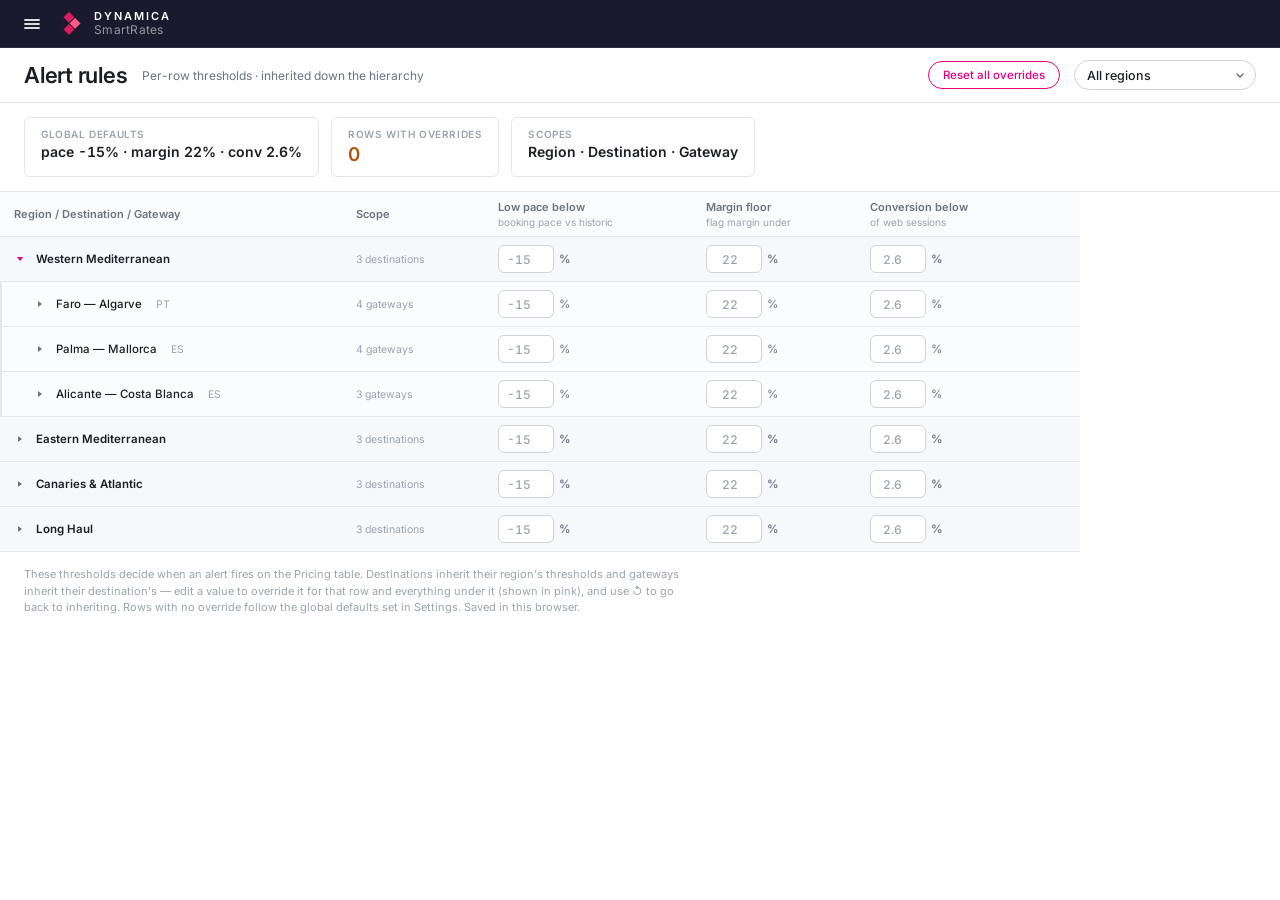
==== alerts.html @ 5d75243c "Dynamica SmartRates — package-holiday margin demo Static, dependency-free UI demo of margin manageme" ====
<!DOCTYPE html>
<html lang="en">
<head>
  <meta charset="UTF-8" />
  <meta name="viewport" content="width=device-width, initial-scale=1.0" />
  <title>Alert rules — Dynamica SmartRates</title>
  <link rel="stylesheet" href="styles.css" />
  <style>
    /* Autopilot — scoped to .ap- */
    [hidden] { display: none !important; }

    .ap-page {
      flex: 1;
      display: flex;
      flex-direction: column;
      overflow: hidden;
      background: var(--body-bg);
    }
    .ap-header-row {
      flex-shrink: 0;
      padding: 12px 24px;
      display: flex;
      align-items: center;
      gap: 14px;
      flex-wrap: wrap;
      background: var(--surface);
      border-bottom: 1px solid var(--border);
    }
    .ap-heading {
      font-family: 'Inter', sans-serif;
      font-size: 22px;
      font-weight: 600;
      color: var(--text-primary);
      letter-spacing: -0.01em;
      margin: 0;
    }
    .ap-master {
      display: inline-flex;
      align-items: center;
      gap: 8px;
      font-family: 'Inter', sans-serif;
      font-size: 12px;
      font-weight: 600;
      color: var(--text-secondary);
    }
    .ap-master .state-label { min-width: 24px; }
    .ap-master .state-label.on { color: #047857; }
    .ap-subtle { font-family:'Inter',sans-serif; font-size:12px; color:var(--text-secondary); }
    .ap-spacer { flex: 1; }
    .ap-reset-btn {
      font-family: 'Inter', sans-serif;
      font-size: 11.5px;
      font-weight: 500;
      color: var(--accent-text);
      background: none;
      border: 1px solid var(--accent);
      border-radius: 999px;
      padding: 6px 14px;
      cursor: pointer;
      transition: background .12s;
    }
    .ap-reset-btn:hover { background: rgba(232,0,125,0.08); }
    .ap-park-filter {
      font-family: 'Inter', sans-serif;
      font-size: 12.5px;
      font-weight: 500;
      color: var(--text-primary);
      background: var(--surface);
      border: 1px solid var(--border-mid);
      border-radius: 20px;
      height: 30px;
      padding: 0 28px 0 12px;
      appearance: none;
      -webkit-appearance: none;
      cursor: pointer;
      background-image: url("data:image/svg+xml;utf8,<svg xmlns='http://www.w3.org/2000/svg' width='10' height='10' viewBox='0 0 10 10'><path d='M2 4l3 3 3-3' stroke='%236b7280' stroke-width='1.5' fill='none' stroke-linecap='round' stroke-linejoin='round'/></svg>");
      background-repeat: no-repeat;
      background-position: right 10px center;
    }
    .ap-park-filter:hover { border-color: var(--accent); }

    /* KPI strip */
    .ap-kpis {
      flex-shrink: 0;
      display: flex;
      gap: 12px;
      flex-wrap: wrap;
      padding: 14px 24px;
      background: var(--surface);
      border-bottom: 1px solid var(--border);
    }
    .ap-kpi {
      border: 1px solid var(--border);
      border-radius: var(--radius);
      padding: 10px 16px;
      min-width: 150px;
      font-family: 'Inter', sans-serif;
    }
    .ap-kpi .label {
      font-size: 10px;
      font-weight: 600;
      text-transform: uppercase;
      letter-spacing: 0.06em;
      color: var(--text-muted);
    }
    .ap-kpi .value {
      font-size: 19px;
      font-weight: 600;
      color: var(--text-primary);
      font-variant-numeric: tabular-nums;
      margin-top: 3px;
    }
    .ap-kpi .value .unit { font-size: 12px; font-weight: 500; color: var(--text-secondary); margin-left: 4px; }
    .ap-kpi.k-auto   .value { color: #047857; }
    .ap-kpi.k-review .value { color: #b45309; }

    /* Table */
    .ap-table-wrap {
      flex: 1;
      overflow: auto;
      background: var(--surface);
    }
    table.ap-table {
      border-collapse: separate;
      border-spacing: 0;
      width: 100%;
      min-width: 720px;
      max-width: 1080px;
      font-family: 'Inter', sans-serif;
      font-size: 11.5px;
      background: var(--surface);
    }
    table.ap-table thead th {
      position: sticky;
      top: 0;
      z-index: 5;
      padding: 8px 14px;
      font-weight: 600;
      font-size: 11px;
      color: var(--text-secondary);
      background: #fafbfc;
      border-bottom: 1px solid var(--border);
      text-align: left;
      white-space: nowrap;
    }
    table.ap-table thead th .sub {
      display: block;
      font-weight: 400;
      color: var(--text-muted);
      font-size: 10px;
      margin-top: 2px;
    }
    table.ap-table tbody td {
      padding: 8px 14px;
      border-bottom: 1px solid var(--border);
      color: var(--text-primary);
      vertical-align: middle;
      white-space: nowrap;
      background: var(--surface);
    }
    table.ap-table tbody tr:hover td { background-color: var(--row-hover); }
    table.ap-table tbody tr.row-region td { background: #f6f8fc; font-weight: 600; }
    table.ap-table tbody tr.row-region:hover td { background: #eef2f8; }
    table.ap-table tbody tr.row-dest td { background: #fbfcfe; }
    table.ap-table tbody tr.row-dest:hover td { background: #f3f5f9; }
    table.ap-table tbody tr.row-region td.col-name { padding-left: 12px; }
    table.ap-table tbody tr.row-dest   td.col-name { padding-left: 32px; box-shadow: inset 2px 0 0 var(--border); }
    table.ap-table tbody tr.row-gw     td.col-name { padding-left: 54px; box-shadow: inset 2px 0 0 var(--border); }
    .lvl-region-name { font-weight: 600; color: var(--text-primary); }
    .lvl-dest-name   { font-weight: 500; color: var(--text-primary); }
    .lvl-gw-name     { font-weight: 400; color: var(--text-primary); }
    table.ap-table tbody tr.row-park td { background: #f6f8fc; font-weight: 600; }
    table.ap-table tbody tr.row-park:hover td { background: #eef2f8; }
    table.ap-table tbody tr.row-park td.col-name { padding-left: 12px; }
    table.ap-table tbody tr.row-week td.col-name { padding-left: 32px; box-shadow: inset 2px 0 0 var(--border); }

    .accordion-name {
      display: inline-flex;
      align-items: center;
      gap: 8px;
      cursor: pointer;
      user-select: none;
    }
    .accordion-chev {
      display: inline-flex;
      align-items: center;
      justify-content: center;
      width: 16px;
      height: 16px;
      border-radius: 4px;
      color: var(--text-secondary);
      transition: transform .15s ease, background .12s, color .12s;
    }
    .accordion-name:hover .accordion-chev { background: rgba(232,0,125,0.08); color: var(--accent-text); }
    .accordion-name.expanded .accordion-chev { transform: rotate(90deg); color: var(--accent-text); }
    .lvl-park-name { font-weight: 600; color: var(--text-primary); }
    .lvl-week-name { font-weight: 500; color: var(--text-primary); }
    .park-country {
      font-weight: 400;
      font-size: 10.5px;
      color: var(--text-muted);
      margin-left: 6px;
      letter-spacing: 0.02em;
    }
    .row-meta {
      color: var(--text-muted);
      font-weight: 400;
      font-size: 10.5px;
    }

    /* Per-row rule controls */
    .ap-rule-cell {
      display: inline-flex;
      align-items: center;
      gap: 5px;
      font-variant-numeric: tabular-nums;
    }
    .ap-rule-cell .pm, .ap-rule-cell .unit {
      font-size: 11.5px;
      color: var(--text-secondary);
    }
    input.ap-thresh {
      width: 56px;
      height: 28px;
      padding: 0 8px;
      border: 1px solid var(--border-mid);
      border-radius: var(--radius);
      font-family: 'Inter', sans-serif;
      font-size: 12px;
      font-weight: 500;
      color: var(--text-primary);
      text-align: right;
      font-variant-numeric: tabular-nums;
      background: var(--surface);
      transition: border-color .12s;
    }
    input.ap-thresh:hover { border-color: var(--accent); }
    input.ap-thresh:focus { outline: 1.5px solid var(--accent); outline-offset: -1px; border-color: var(--accent); }
    /* Inherited values read muted; explicit overrides read accented */
    input.ap-thresh.inherited { color: var(--text-muted); }
    input.ap-thresh.custom { border-color: var(--accent); color: var(--accent-text); font-weight: 600; }
    .ap-inherit-reset {
      display: inline-flex;
      align-items: center;
      justify-content: center;
      width: 20px;
      height: 20px;
      border: none;
      background: transparent;
      border-radius: 50%;
      color: var(--text-muted);
      cursor: pointer;
      padding: 0;
      font-size: 12px;
      line-height: 1;
      transition: color .12s, background .12s;
    }
    .ap-inherit-reset:hover { color: var(--accent-text); background: rgba(232,0,125,0.08); }
    .ap-inherit-reset[hidden] { display: none; }

    .ap-note {
      padding: 14px 24px 24px;
      font-family: 'Inter', sans-serif;
      font-size: 11px;
      color: var(--text-muted);
      line-height: 1.5;
      max-width: 720px;
    }
  </style>
</head>
<body>
<div class="app">

  <!-- ── Top Nav ── -->
  <nav class="topnav">
    <button class="burger-btn" type="button" aria-label="Open menu" aria-expanded="false" aria-controls="appDrawer">
      <svg width="20" height="20" viewBox="0 0 20 20" fill="none" stroke="currentColor" stroke-width="1.8" stroke-linecap="round" aria-hidden="true">
        <line x1="3" y1="6"  x2="17" y2="6"/>
        <line x1="3" y1="10" x2="17" y2="10"/>
        <line x1="3" y1="14" x2="17" y2="14"/>
      </svg>
    </button>
    <a href="index.html" style="display:flex;align-items:center;gap:8px;margin-right:32px;text-decoration:none;flex-shrink:0;">
      <img src="engine_logo (2).png" style="height:28px;width:auto;display:block;" alt="Dynamica SmartRates">
      <div style="display:flex;flex-direction:column;line-height:1;gap:2px;">
        <span style="font-family:'Inter',sans-serif;font-size:11px;font-weight:600;letter-spacing:0.18em;color:#ffffff;text-transform:uppercase;">DYNAMICA</span>
        <span style="font-family:'Inter',sans-serif;font-size:12px;font-weight:400;letter-spacing:0.02em;color:rgba(255,255,255,0.55);">SmartRates</span>
      </div>
    </a>
  </nav>

  <main class="ap-page">

    <div class="ap-header-row">
      <h1 class="ap-heading">Alert rules</h1>
      <span class="ap-subtle">Per-row thresholds · inherited down the hierarchy</span>
      <div class="ap-spacer"></div>
      <button class="ap-reset-btn" type="button" id="apRulesReset">Reset all overrides</button>
      <select class="ap-park-filter" id="apParkFilter" aria-label="Filter by region">
        <option value="">All regions</option>
      </select>
    </div>

    <div class="ap-kpis" id="apKpis"></div>

    <div class="ap-table-wrap">
      <table class="ap-table">
        <thead>
          <tr>
            <th>Region / Destination / Gateway</th>
            <th>Scope</th>
            <th>Low pace below<span class="sub">booking pace vs historic</span></th>
            <th>Margin floor<span class="sub">flag margin under</span></th>
            <th>Conversion below<span class="sub">of web sessions</span></th>
            <th></th>
          </tr>
        </thead>
        <tbody id="apBody"></tbody>
      </table>
      <div class="ap-note">
        These thresholds decide when an alert fires on the Pricing table. Destinations inherit their
        region's thresholds and gateways inherit their destination's — edit a value to override it for
        that row and everything under it (shown in pink), and use ↺ to go back to inheriting. Rows with
        no override follow the global defaults set in Settings. Saved in this browser.
      </div>
    </div>

  </main>
</div>

<!-- ── Slide-out drawer ── -->
<div class="drawer-backdrop"></div>
<aside class="drawer" id="appDrawer" aria-label="Main menu">
  <div class="drawer-header">
    <img src="engine_logo (2).png" alt="Dynamica">
    <div class="drawer-brand">
      <span class="wordmark">DYNAMICA</span>
      <span class="sub">SmartRates</span>
    </div>
    <button class="drawer-close" type="button" aria-label="Close menu">
      <svg width="18" height="18" viewBox="0 0 18 18" fill="none" stroke="currentColor" stroke-width="1.8" stroke-linecap="round" aria-hidden="true">
        <line x1="4"  y1="4"  x2="14" y2="14"/>
        <line x1="14" y1="4"  x2="4"  y2="14"/>
      </svg>
    </button>
  </div>
  <nav>
    <ul class="drawer-menu">
      <li>
        <a href="index.html" class="drawer-item">
          <span class="drawer-icon">
            <svg width="18" height="18" viewBox="0 0 18 18" fill="none" stroke="currentColor" stroke-width="1.6" stroke-linecap="round" stroke-linejoin="round" aria-hidden="true">
              <rect x="2.5"  y="9"  width="3" height="6"  rx="0.8"/>
              <rect x="7.5"  y="5"  width="3" height="10" rx="0.8"/>
              <rect x="12.5" y="2"  width="3" height="13" rx="0.8"/>
            </svg>
          </span>
          Pricing
        </a>
      </li>
      <li>
        <a href="autopilot.html" class="drawer-item">
          <span class="drawer-icon">
            <svg width="18" height="18" viewBox="0 0 18 18" fill="none" stroke="currentColor" stroke-width="1.6" stroke-linecap="round" stroke-linejoin="round" aria-hidden="true">
              <path d="M9 1.8 L10.6 6.2 L15.4 6.2 L11.5 9.1 L13 13.8 L9 11 L5 13.8 L6.5 9.1 L2.6 6.2 L7.4 6.2 Z"/>
            </svg>
          </span>
          Autopilot
        </a>
      </li>
      <li>
        <a href="alerts.html" class="drawer-item active">
          <span class="drawer-icon">
            <svg width="18" height="18" viewBox="0 0 18 18" fill="none" stroke="currentColor" stroke-width="1.6" stroke-linecap="round" stroke-linejoin="round" aria-hidden="true">
              <path d="M9 2.2a4.2 4.2 0 0 0-4.2 4.2c0 3.2-1.3 4.3-1.3 4.3h11a5.6 5.6 0 0 1-1.3-4.3A4.2 4.2 0 0 0 9 2.2z"/>
              <path d="M7.6 13.4a1.6 1.6 0 0 0 2.8 0"/>
            </svg>
          </span>
          Alert rules
        </a>
      </li>
      <li>
        <a href="settings.html" class="drawer-item">
          <span class="drawer-icon">
            <svg width="18" height="18" viewBox="0 0 18 18" fill="none" stroke="currentColor" stroke-width="1.5" stroke-linecap="round" stroke-linejoin="round" aria-hidden="true">
              <circle cx="9" cy="9" r="2.2"/>
              <path d="M9 1.6v1.7M9 14.7v1.7M16.4 9h-1.7M3.3 9H1.6M14.2 3.8l-1.2 1.2M5 13l-1.2 1.2M14.2 14.2L13 13M5 5L3.8 3.8"/>
            </svg>
          </span>
          Settings
        </a>
      </li>
      <li>
        <button class="drawer-item drawer-logout" type="button">
          <span class="drawer-icon">
            <svg width="18" height="18" viewBox="0 0 18 18" fill="none" stroke="currentColor" stroke-width="1.6" stroke-linecap="round" stroke-linejoin="round" aria-hidden="true">
              <path d="M11 13v1.2A1.3 1.3 0 0 1 9.7 15.5h-5.2A1.3 1.3 0 0 1 3.2 14.2V3.8A1.3 1.3 0 0 1 4.5 2.5h5.2A1.3 1.3 0 0 1 11 3.8V5"/>
              <path d="M7.5 9h8.4"/>
              <path d="M13.4 6.5L15.9 9 13.4 11.5"/>
            </svg>
          </span>
          Log out
        </button>
      </li>
    </ul>
  </nav>
</aside>
<div class="logout-overlay" aria-hidden="true">
  <div class="logout-spinner"></div>
</div>

<div class="app-toast" id="appToast" role="status" aria-live="polite"></div>

<script src="app.js"></script>
<script>
(function () {
  const GWL = { lgw:'London Gatwick', man:'Manchester', bhx:'Birmingham', gla:'Glasgow',
                brs:'Bristol', stn:'London Stansted', ncl:'Newcastle', edi:'Edinburgh' };
  const REGIONS = [
    { id:'wmed', name:'Western Mediterranean', dests:[
      { id:'faro', name:'Faro — Algarve', country:'PT', gateways:['lgw','man','bhx','brs'] },
      { id:'palma', name:'Palma — Mallorca', country:'ES', gateways:['lgw','man','bhx','ncl'] },
      { id:'alicante', name:'Alicante — Costa Blanca', country:'ES', gateways:['lgw','man','stn'] } ] },
    { id:'emed', name:'Eastern Mediterranean', dests:[
      { id:'heraklion', name:'Heraklion — Crete', country:'GR', gateways:['lgw','man','bhx','gla'] },
      { id:'antalya', name:'Antalya — Turkey', country:'TR', gateways:['lgw','man','bhx','edi'] },
      { id:'paphos', name:'Paphos — Cyprus', country:'CY', gateways:['lgw','man','brs'] } ] },
    { id:'atlantic', name:'Canaries & Atlantic', dests:[
      { id:'tenerife', name:'Tenerife South', country:'ES', gateways:['lgw','man','bhx','gla'] },
      { id:'lanzarote', name:'Lanzarote — Arrecife', country:'ES', gateways:['lgw','man','stn'] },
      { id:'funchal', name:'Funchal — Madeira', country:'PT', gateways:['lgw','man','brs'] } ] },
    { id:'longhaul', name:'Long Haul', dests:[
      { id:'cancun', name:'Cancún — Mexico', country:'MX', gateways:['lgw','man'] },
      { id:'puntacana', name:'Punta Cana — Dominican Rep.', country:'DO', gateways:['lgw','man'] },
      { id:'dubai', name:'Dubai — UAE', country:'AE', gateways:['lgw','man','bhx'] } ] },
  ];

  // Global defaults come from Settings; per-row overrides live here.
  const GLOBAL_KEY = 'dynamica.smartrates.alerts';
  const RULES_KEY  = 'dynamica.smartrates.alertRules';
  const FALLBACK = { lowPace: -15, marginFloor: 22, conversion: 2.6 };
  function globalDefaults(){
    const out = Object.assign({}, FALLBACK);
    try{
      const raw = localStorage.getItem(GLOBAL_KEY); if(!raw) return out;
      const p = JSON.parse(raw);
      ['lowPace','marginFloor','conversion'].forEach(k=>{
        if(p[k] && typeof p[k].threshold === 'number') out[k] = p[k].threshold;
      });
      return out;
    }catch(e){ return out; }
  }
  const DEFAULTS = globalDefaults();
  function loadOverrides(){
    try{ return JSON.parse(localStorage.getItem(RULES_KEY) || '{}'); }catch(e){ return {}; }
  }
  let overrides = loadOverrides();
  function save(){ localStorage.setItem(RULES_KEY, JSON.stringify(overrides)); }
  function ovr(scope){ return overrides[scope] || {}; }

  const FIELDS = [
    { key:'lowPace',     min:-60, max:0,   step:1,   unit:'%' },
    { key:'marginFloor', min:0,   max:60,  step:0.5, unit:'%' },
    { key:'conversion',  min:0,   max:15,  step:0.1, unit:'%' },
  ];

  function effective(regionId, destId, gwId){
    const r=ovr(regionId);
    const d=destId?ovr(regionId+'|'+destId):{};
    const g=(destId&&gwId)?ovr(regionId+'|'+destId+'|'+gwId):{};
    const out={};
    FIELDS.forEach(f=>{
      const v = g[f.key]!=null?g[f.key] : (d[f.key]!=null?d[f.key] : (r[f.key]!=null?r[f.key] : DEFAULTS[f.key]));
      const own = gwId ? g[f.key]!=null : (destId ? d[f.key]!=null : r[f.key]!=null);
      out[f.key]={ value:v, own };
    });
    return out;
  }

  function threshCell(scope, f, st){
    return '<span class="ap-rule-cell">'+
      '<input type="number" class="ap-thresh '+(st.own?'custom':'inherited')+'" data-scope="'+scope+
      '" data-rule="'+f.key+'" min="'+f.min+'" max="'+f.max+'" step="'+f.step+'" value="'+st.value+'">'+
      '<span class="unit">'+f.unit+'</span></span>';
  }
  function resetCell(scope){
    const has=Object.keys(ovr(scope)).length>0;
    return '<button class="ap-inherit-reset" data-scope="'+scope+'" title="Reset to inherited thresholds"'+
      (has?'':' hidden')+' aria-label="Reset row thresholds">↺</button>';
  }

  const expanded={regions:new Set(['wmed']), dests:new Set()};
  let regionFilter='';
  const chev='<svg width="10" height="10" viewBox="0 0 10 10" fill="currentColor" aria-hidden="true"><polygon points="3,2 7,5 3,8"/></svg>';
  const esc=s=>String(s).replace(/[&<>"']/g,m=>({'&':'&amp;','<':'&lt;','>':'&gt;','"':'&quot;',"'":'&#39;'}[m]));

  function rowCells(scope, eff){
    return FIELDS.map(f=>'<td>'+threshCell(scope,f,eff[f.key])+'</td>').join('');
  }

  function render(){
    const out=[]; let overrideCount=0;
    Object.keys(overrides).forEach(k=>{ if(Object.keys(overrides[k]).length) overrideCount++; });
    const regions=REGIONS.filter(r=>!regionFilter||r.id===regionFilter);

    regions.forEach(region=>{
      const rOpen=expanded.regions.has(region.id);
      out.push(
        '<tr class="row-region" data-region="'+region.id+'">'+
          '<td class="col-name"><span class="accordion-name '+(rOpen?'expanded':'')+'" role="button" tabindex="0" data-toggle="region" aria-expanded="'+rOpen+'">'+
            '<span class="accordion-chev">'+chev+'</span><span class="lvl-region-name">'+esc(region.name)+'</span></span></td>'+
          '<td><span class="row-meta">'+region.dests.length+' destinations</span></td>'+
          rowCells(region.id, effective(region.id,null,null))+
          '<td>'+resetCell(region.id)+'</td>'+
        '</tr>');
      if(!rOpen) return;

      region.dests.forEach(dest=>{
        const dScope=region.id+'|'+dest.id;
        const dOpen=expanded.dests.has(dScope);
        out.push(
          '<tr class="row-dest" data-region="'+region.id+'" data-dest="'+dest.id+'">'+
            '<td class="col-name"><span class="accordion-name lvl-2 '+(dOpen?'expanded':'')+'" role="button" tabindex="0" data-toggle="dest" aria-expanded="'+dOpen+'">'+
              '<span class="accordion-chev">'+chev+'</span><span class="lvl-dest-name">'+esc(dest.name)+'</span>'+
              '<span class="park-country">'+dest.country+'</span></span></td>'+
            '<td><span class="row-meta">'+dest.gateways.length+' gateways</span></td>'+
            rowCells(dScope, effective(region.id,dest.id,null))+
            '<td>'+resetCell(dScope)+'</td>'+
          '</tr>');
        if(!dOpen) return;
        dest.gateways.forEach(g=>{
          const gScope=dScope+'|'+g;
          out.push(
            '<tr class="row-gw">'+
              '<td class="col-name"><span class="leaf-bullet" aria-hidden="true">•</span><span class="lvl-gw-name">'+esc(GWL[g])+'</span></td>'+
              '<td><span class="row-meta">gateway</span></td>'+
              rowCells(gScope, effective(region.id,dest.id,g))+
              '<td>'+resetCell(gScope)+'</td>'+
            '</tr>');
        });
      });
    });

    document.getElementById('apBody').innerHTML = out.length ? out.join('')
      : '<tr><td colspan="6" style="text-align:center;font-style:italic;color:var(--text-muted);padding:32px;">No matching regions.</td></tr>';

    document.getElementById('apKpis').innerHTML =
      '<div class="ap-kpi"><div class="label">Global defaults</div><div class="value" style="font-size:14px;">'+
        'pace ' + DEFAULTS.lowPace + '% · margin ' + DEFAULTS.marginFloor + '% · conv ' + DEFAULTS.conversion + '%</div></div>'+
      '<div class="ap-kpi k-review"><div class="label">Rows with overrides</div><div class="value">'+overrideCount+'</div></div>'+
      '<div class="ap-kpi"><div class="label">Scopes</div><div class="value" style="font-size:14px;">Region · Destination · Gateway</div></div>';
  }

  const bodyEl=document.getElementById('apBody');
  bodyEl.addEventListener('click', e=>{
    const reset=e.target.closest('.ap-inherit-reset');
    if(reset){ delete overrides[reset.dataset.scope]; save(); render(); return; }
    const rt=e.target.closest('[data-toggle="region"]');
    if(rt){ const k=rt.closest('tr').dataset.region;
      if(expanded.regions.has(k)) expanded.regions.delete(k); else expanded.regions.add(k);
      render(); return; }
    const dt=e.target.closest('[data-toggle="dest"]');
    if(dt){ const tr=dt.closest('tr'); const k=tr.dataset.region+'|'+tr.dataset.dest;
      if(expanded.dests.has(k)) expanded.dests.delete(k); else expanded.dests.add(k);
      render(); }
  });
  bodyEl.addEventListener('keydown', e=>{
    if(e.key==='Enter'&&e.target.classList.contains('ap-thresh')){ e.target.blur(); return; }
    if(e.key!=='Enter'&&e.key!==' ') return;
    const t=e.target.closest('[data-toggle]'); if(!t) return;
    e.preventDefault(); t.click();
  });
  bodyEl.addEventListener('change', e=>{
    const el=e.target; const scope=el.dataset.scope; const rule=el.dataset.rule;
    if(!scope||!rule) return;
    const f=FIELDS.find(x=>x.key===rule); if(!f) return;
    const o=overrides[scope]||(overrides[scope]={});
    const n=parseFloat(el.value);
    if(isNaN(n)) delete o[rule]; else o[rule]=Math.max(f.min,Math.min(f.max,n));
    if(!Object.keys(o).length) delete overrides[scope];
    save(); render();
  });

  document.getElementById('apRulesReset').addEventListener('click',()=>{
    overrides={}; save(); render();
  });
  const sel=document.getElementById('apParkFilter');
  REGIONS.forEach(r=>{ const o=document.createElement('option'); o.value=r.id; o.textContent=r.name; sel.appendChild(o); });
  sel.addEventListener('change',()=>{ regionFilter=sel.value; if(regionFilter) expanded.regions.add(regionFilter); render(); });

  render();
})();
</script>

</body>
</html>
---- styles.css ----
@import url('https://fonts.googleapis.com/css2?family=Inter:wght@400;500;600;700&family=JetBrains+Mono:wght@400;500&display=swap');

/* ── Reset & Base ─────────────────────────────────────────── */
*, *::before, *::after { box-sizing: border-box; margin: 0; padding: 0; }

:root {
  --nav-bg:       #1a1a2e;
  --nav-border:   #2d2d44;
  /* Dynamica pink. --accent fills surfaces, --accent-on is the readable
     text/icon colour ON those fills, --accent-text is accent-coloured text on
     light surfaces. Pink is dark enough that both resolve simply. */
  --accent:       #e8007d;
  --accent-dim:   #c2185b;
  --accent-on:    #ffffff;
  --accent-text:  #e8007d;
  --warn:         #f5a623;
  --danger:       #e05252;
  --body-bg:      #f5f6f8;
  --surface:      #ffffff;
  --border:       #e4e6eb;
  --border-mid:   #d0d3da;
  --text-primary: #1a1d23;
  --text-secondary: #6b7280;
  --text-muted:   #9ca3af;
  --row-hover:    #f0f4ff;
  --row-selected: #eef2ff;
  --pill-bg:      #1e2028;
  --radius:       6px;
  --radius-lg:    10px;
  --shadow-sm:    0 1px 3px rgba(0,0,0,.08);
  --shadow-md:    0 4px 16px rgba(0,0,0,.12);
  --shadow-lg:    0 8px 32px rgba(0,0,0,.18);
}

html, body {
  font-family: 'Inter', -apple-system, BlinkMacSystemFont, sans-serif;
  font-size: 13px;
  color: var(--text-primary);
  background: var(--body-bg);
  height: 100%;
  overflow: hidden;
}

/* ── App Shell ────────────────────────────────────────────── */
.app {
  display: flex;
  flex-direction: column;
  height: 100vh;
  overflow: hidden;
}

/* ── Top Nav ──────────────────────────────────────────────── */
.topnav {
  background: var(--nav-bg);
  border-bottom: 1px solid var(--nav-border);
  display: flex;
  align-items: center;
  padding: 0 20px;
  height: 48px;
  flex-shrink: 0;
  gap: 0;
  position: relative;
  z-index: 100;
}

.logo {
  display: flex;
  align-items: center;
  gap: 8px;
  margin-right: 32px;
  text-decoration: none;
}

.logo-mark {
  width: 26px;
  height: 26px;
  background: var(--accent);
  border-radius: 5px;
  display: flex;
  align-items: center;
  justify-content: center;
}

.logo-mark svg { width: 14px; height: 14px; fill: #fff; }

.logo-text {
  font-size: 14px;
  font-weight: 600;
  color: #fff;
  letter-spacing: .04em;
  text-transform: uppercase;
}

/* Main tabs in nav */
.nav-tabs {
  display: flex;
  align-items: center;
  gap: 2px;
  flex: 1;
}

.nav-tab {
  color: #9ca3af;
  text-decoration: none;
  font-size: 13px;
  font-weight: 500;
  padding: 14px 16px 13px;
  border-bottom: 2px solid transparent;
  transition: color .15s, border-color .15s;
  white-space: nowrap;
  height: 48px;
  display: inline-flex;
  align-items: center;
}

.nav-tab:hover { color: #e5e7eb; }

.nav-tab.active {
  color: #fff;
  border-bottom-color: var(--accent);
  background: none;
}

.nav-divider {
  width: 1px;
  height: 20px;
  background: var(--nav-border);
  margin: 0 12px;
}

/* Burger / menu icon */
.nav-menu-btn {
  width: 32px;
  height: 32px;
  border-radius: var(--radius);
  border: 1px solid var(--nav-border);
  background: transparent;
  cursor: pointer;
  display: flex;
  align-items: center;
  justify-content: center;
  gap: 0;
  flex-direction: column;
  padding: 0;
  transition: background .15s;
  position: relative;
}

.nav-menu-btn:hover { background: rgba(255,255,255,.08); }

.nav-menu-btn span {
  display: block;
  width: 14px;
  height: 1.5px;
  background: #9ca3af;
  margin: 1.5px 0;
  border-radius: 2px;
  transition: background .15s;
}

.nav-menu-btn:hover span { background: #e5e7eb; }

/* Dropdown menu from burger */
.nav-dropdown {
  position: absolute;
  top: calc(100% + 8px);
  right: 0;
  background: var(--surface);
  border: 1px solid var(--border);
  border-radius: var(--radius-lg);
  box-shadow: var(--shadow-lg);
  min-width: 180px;
  z-index: 999;
  display: none;
  overflow: hidden;
}

.nav-dropdown.open { display: block; }

.nav-dropdown a {
  display: flex;
  align-items: center;
  gap: 10px;
  padding: 10px 16px;
  color: var(--text-primary);
  text-decoration: none;
  font-size: 13px;
  font-weight: 500;
  transition: background .12s;
}

.nav-dropdown a:hover { background: var(--row-hover); }

.nav-dropdown a svg { width: 15px; height: 15px; color: var(--text-secondary); }

/* ── Filter Bar ───────────────────────────────────────────── */
.filter-bar {
  background: #ffffff;
  border-bottom: 1px solid var(--border);
  display: flex;
  align-items: center;
  padding: 0 20px;
  height: 44px;
  flex-shrink: 0;
  gap: 8px;
}

/* ── Multi-Select Filter ──────────────────────────────────── */
.ms-wrap { position: relative; display: inline-block; }

.ms-trigger {
  display: flex;
  align-items: center;
  gap: 6px;
  background: var(--surface);
  border: 1px solid var(--border-mid);
  border-radius: 20px;
  color: var(--text-primary);
  font-family: 'Inter', sans-serif;
  font-size: 12.5px;
  font-weight: 500;
  padding: 4px 12px;
  min-width: 130px;
  cursor: pointer;
  transition: border-color .15s;
  white-space: nowrap;
}

.ms-trigger:hover { border-color: var(--accent); }
.ms-trigger svg { flex-shrink: 0; color: #6b7280; }

.ms-dropdown {
  position: absolute;
  top: calc(100% + 4px);
  left: 0;
  min-width: 200px;
  background: #1e2028;
  border: 1px solid #2a2d35;
  border-radius: 8px;
  box-shadow: var(--shadow-lg);
  z-index: 200;
  display: none;
}

.ms-wrap.open .ms-dropdown { display: block; }

.ms-search input {
  width: 100%;
  background: #16181d;
  border: none;
  border-bottom: 1px solid #2a2d35;
  padding: 8px 12px;
  color: #e5e7eb;
  font-family: 'Inter', sans-serif;
  font-size: 12px;
  outline: none;
}

.ms-search input::placeholder { color: #6b7280; }

.ms-options { max-height: 200px; overflow-y: auto; padding: 4px 0; }

.ms-option {
  display: flex;
  align-items: center;
  gap: 8px;
  padding: 6px 12px;
  color: #cbd5e1;
  font-size: 12px;
  cursor: pointer;
  user-select: none;
}

.ms-option:hover { background: rgba(255,255,255,.05); }

.ms-option input[type=checkbox] { accent-color: var(--accent); cursor: pointer; }

.ms-all {
  border-bottom: 1px solid #2a2d35;
  color: #9ca3af;
  font-weight: 500;
}

/* ── Availability Range Picker ───────────────────────────── */
/* Portaled to document.body and position:fixed, so no ancestor can trap it
   in a stacking context. z-index sits above modals (500) and nav dropdowns
   (999) so the popup always renders above whatever triggered it — including
   inside the Lock Unit Pricing modal on pricing.html. */
.avail-range-picker {
  position: fixed;
  z-index: 1100;
  display: none;
  background: #1e2028;
  border: 1px solid #2a2d35;
  border-radius: 10px;
  box-shadow: var(--shadow-lg);
  padding: 16px;
  width: 520px;
}

.avail-range-picker.open { display: block; }

.ar-calendars { display: flex; gap: 20px; }

.ar-cal { flex: 1; }

.ar-cal-header {
  display: flex;
  align-items: center;
  justify-content: space-between;
  margin-bottom: 8px;
}

.ar-weekdays {
  display: grid;
  grid-template-columns: repeat(7, 1fr);
  text-align: center;
  font-size: 10px;
  font-weight: 600;
  color: #6b7280;
  margin-bottom: 4px;
}

.ar-days {
  display: grid;
  grid-template-columns: repeat(7, 1fr);
  gap: 2px;
}

.ar-day {
  width: 32px;
  height: 32px;
  display: flex;
  align-items: center;
  justify-content: center;
  border-radius: 50%;
  color: #e5e7eb;
  font-size: 11.5px;
  cursor: pointer;
  transition: background .12s;
  border: none;
  background: none;
  font-family: 'Inter', sans-serif;
}

.ar-day:hover { background: rgba(255,255,255,.1); }
.ar-day.empty { visibility: hidden; cursor: default; }
.ar-day.today { outline: 1px solid var(--accent); }
.ar-day.range-start,
.ar-day.range-end { background: var(--accent); color: var(--accent-on); }
.ar-day.range-start { border-radius: 50% 0 0 50%; }
.ar-day.range-end { border-radius: 0 50% 50% 0; }
.ar-day.in-range { background: rgba(62,207,142,0.15); border-radius: 0; }
.ar-day.hover-range { background: rgba(232,0,125,0.12); border-radius: 0; }

.ar-footer {
  display: flex;
  align-items: center;
  justify-content: space-between;
  margin-top: 14px;
  padding-top: 12px;
  border-top: 1px solid #2a2d35;
}

.ar-range-text {
  font-size: 12px;
  color: #9ca3af;
}

.avail-range-btn svg:first-child { margin-right: 2px; }

/* ── Sub-tab Bar ──────────────────────────────────────────── */
.subtab-bar {
  background: var(--surface);
  border-bottom: 1px solid var(--border);
  display: flex;
  align-items: center;
  padding: 0 20px;
  height: 44px;
  flex-shrink: 0;
  gap: 0;
}

.subtab {
  color: var(--text-secondary);
  text-decoration: none;
  font-size: 13px;
  font-weight: 500;
  padding: 10px 16px;
  border-bottom: 2px solid transparent;
  margin-bottom: -1px;
  transition: color .15s, border-color .15s;
  white-space: nowrap;
}

.subtab:hover { color: var(--text-primary); }

.subtab.active {
  color: var(--text-primary);
  border-bottom-color: var(--accent);
}

.subtab-spacer { flex: 1; }

/* Advanced Filters button */
.btn-adv-filters {
  display: flex;
  align-items: center;
  gap: 6px;
  padding: 6px 12px;
  border: 1px solid var(--border-mid);
  border-radius: var(--radius);
  background: var(--surface);
  color: var(--text-secondary);
  font-family: 'Inter', sans-serif;
  font-size: 12px;
  font-weight: 500;
  cursor: pointer;
  transition: background .15s, border-color .15s;
}

.btn-adv-filters:hover { background: var(--row-hover); border-color: var(--border-mid); }

.btn-adv-filters svg { width: 13px; height: 13px; }

/* Re-run pricing — reuses the .btn-adv-filters outlined look so the two
   sit flush in the subtab bar. Disabled + spinner states handled inline. */
.btn-rerun[disabled] { opacity: .7; cursor: default; }
.btn-rerun .rerun-spinner {
  width: 12px; height: 12px;
  border: 2px solid rgba(0,0,0,0.15);
  border-top-color: var(--accent);
  border-radius: 50%;
  animation: rerun-spin .7s linear infinite;
  display: inline-block;
}
@keyframes rerun-spin { to { transform: rotate(360deg); } }

/* Small muted timestamp that sits to the left of the Re-run button. */
.rerun-timestamp {
  font-family: 'Inter', sans-serif;
  font-size: 11.5px;
  color: var(--text-muted);
  white-space: nowrap;
  margin-right: 8px;
}

/* Save button */
.btn-save {
  display: flex;
  align-items: center;
  gap: 6px;
  padding: 6px 16px;
  border: none;
  border-radius: var(--radius);
  background: var(--accent);
  color: var(--accent-on);
  font-family: 'Inter', sans-serif;
  font-size: 12px;
  font-weight: 600;
  cursor: pointer;
  transition: background .15s;
}

.btn-save:hover { background: var(--accent-dim); }

/* ── Main Content Area ────────────────────────────────────── */
.main {
  flex: 1;
  overflow: hidden;
  display: flex;
  flex-direction: column;
  position: relative;
}

/* ── Status Legend ────────────────────────────────────────── */
.status-legend {
  background: #fafbfc;
  border-bottom: 1px solid var(--border);
  padding: 5px 20px;
  font-size: 11px;
  color: var(--text-muted);
  display: flex;
  align-items: center;
  gap: 10px;
  flex-shrink: 0;
}

.status-legend-group { font-weight: 500; color: var(--text-secondary); }
.status-legend-item { display: inline-flex; align-items: center; gap: 4px; }
.status-legend-sep { color: var(--border-mid); margin: 0 4px; }

/* ── Term Table Sticky Column ─────────────────────────────── */
.term-name-cell {
  position: sticky;
  left: 0;
  background: var(--surface);
  z-index: 5;
  min-width: 180px;
  max-width: 180px;
  width: 180px;
  white-space: nowrap;
  overflow: hidden;
  text-overflow: ellipsis;
  padding-right: 12px;
}

.term-name-cell .term-name-text {
  display: inline-block;
  max-width: 140px;
  overflow: hidden;
  text-overflow: ellipsis;
  vertical-align: middle;
}

tr.row-property .term-name-cell { background: #fff; }
tr.row-bedtype .term-name-cell { background: #fafbfc; padding-left: 20px; max-width: none; overflow: visible; }

/* ── Data Table ───────────────────────────────────────────── */
.table-wrap {
  flex: 1;
  overflow-x: auto;
  overflow-y: auto;
}

table.data-table {
  table-layout: auto;
  width: 100%;
  border-collapse: collapse;
  font-family: 'Inter', sans-serif;
  font-size: 12.5px;
}

table.data-table th:first-child,
table.data-table td:first-child { min-width: 160px; }

table.data-table thead th {
  background: var(--surface);
  border-bottom: 1px solid var(--border);
  padding: 9px 12px;
  text-align: left;
  font-family: 'Inter', sans-serif;
  font-weight: 600;
  font-size: 11px;
  letter-spacing: 0.02em;
  color: var(--text-secondary);
  white-space: nowrap;
  position: sticky;
  top: 0;
  z-index: 10;
}

table.data-table thead th .th-sub {
  font-weight: 400;
  color: var(--text-muted);
  display: block;
  font-size: 10.5px;
  margin-top: 1px;
}


table.data-table tbody tr {
  border-bottom: 1px solid var(--border);
  transition: background .1s;
}

table.data-table tbody tr:hover { background: var(--row-hover); }

table.data-table tbody td {
  padding: 8px 12px;
  vertical-align: middle;
  white-space: nowrap;
  color: var(--text-primary);
}

/* Row hierarchy levels */
tr.row-property td:first-child { font-weight: 600; font-size: 13px; }
tr.row-property { background: #fff; }
tr.row-property td {
  padding-top: 10px;
  padding-bottom: 10px;
  height: 44px;
  vertical-align: middle;
}

tr.row-bedtype td { background: #fafbfc; }
tr.row-bedtype td:first-child { font-weight: 500; padding-left: 28px; }
tr.row-bedtype.clickable:hover td { background: #f0f4ff !important; cursor: pointer; }
tr.row-bedtype td {
  padding-top: 8px;
  padding-bottom: 8px;
  height: 38px;
  vertical-align: middle;
}

tr.row-unit td { background: #fff; }
tr.row-unit td:first-child { padding-left: 44px; }
tr.row-unit td {
  padding-top: 6px;
  padding-bottom: 6px;
  height: 34px;
  vertical-align: middle;
}

/* Consistent thead height */
table.data-table thead tr { height: 40px; }
table.data-table thead th { padding-top: 8px; padding-bottom: 8px; vertical-align: middle; }

/* Ensure form elements align in cells */
table.data-table td input,
table.data-table td select,
table.data-table td button { vertical-align: middle; }

/* Expand chevron */
.expand-btn {
  background: none;
  border: none;
  cursor: pointer;
  padding: 0;
  color: var(--text-muted);
  display: inline-flex;
  align-items: center;
  margin-right: 6px;
  transition: transform .15s;
}

.expand-btn svg { width: 12px; height: 12px; }
.expand-btn.open svg { transform: rotate(90deg); }

/* Availability % */
.avail-pct {
  display: inline-flex;
  align-items: center;
  gap: 5px;
  font-weight: 500;
}

.warn-icon {
  color: var(--warn);
  font-size: 13px;
}


/* Avg badge (ø symbol) */
.avg-badge {
  display: inline-flex;
  align-items: center;
  gap: 4px;
  color: var(--text-secondary);
}

.avg-badge .avg-sym {
  font-size: 11px;
  color: var(--text-muted);
}

/* Price change column sizing */
.price-change-abs .price-input { width: 64px; }
.price-change-pct .price-input { width: 56px; }

/* Price change inline input */
.price-input {
  width: 80px;
  height: 26px;
  border: 1px solid var(--border-mid);
  border-radius: 4px;
  background: #f3f4f6;
  font-family: 'Inter', sans-serif;
  font-size: 12px;
  color: var(--text-primary);
  padding: 3px 6px;
  text-align: right;
  outline: none;
}

.price-input:focus { border-color: var(--accent); background: #fff; }

/* Alert icons row */
.alert-icons {
  display: inline-flex;
  align-items: center;
  gap: 6px;
  color: var(--accent-text);
}

.alert-icons button {
  background: none;
  border: none;
  cursor: pointer;
  color: var(--accent-text);
  padding: 0;
  display: flex;
  align-items: center;
}

.alert-icons button svg { width: 13px; height: 13px; }
.alert-icons button:hover { color: var(--accent-dim); }

/* Delta values */
.delta-neg { color: var(--danger); }
.delta-pos { color: var(--accent-text); }

/* LT / Att. Value highlight */
.highlight-teal { color: var(--accent-text); font-weight: 600; }

/* Reason input */
.reason-input {
  border: 1px solid var(--border-mid);
  border-radius: 4px;
  background: #f3f4f6;
  font-family: 'Inter', sans-serif;
  font-size: 12px;
  color: var(--text-secondary);
  padding: 4px 8px;
  width: 90px;
  outline: none;
}

.reason-input:focus { border-color: var(--accent); background: #fff; }

/* ── Modal ────────────────────────────────────────────────── */
.modal-backdrop {
  position: fixed;
  inset: 0;
  background: rgba(0,0,0,.45);
  z-index: 500;
  display: none;
  align-items: center;
  justify-content: center;
}

.modal-backdrop.open { display: flex; }

.modal {
  background: var(--surface);
  border-radius: var(--radius-lg);
  box-shadow: var(--shadow-lg);
  font-family: 'Inter', sans-serif;
  width: 480px;
  max-height: 80vh;
  display: flex;
  flex-direction: column;
  overflow: hidden;
}

.modal-header {
  display: flex;
  align-items: flex-start;
  justify-content: space-between;
  padding: 18px 20px 14px;
  border-bottom: 1px solid var(--border);
}

.modal-title { font-size: 15px; font-weight: 600; }
.modal-subtitle { font-size: 12px; color: var(--text-secondary); margin-top: 2px; }

.modal-close {
  background: none;
  border: none;
  cursor: pointer;
  color: var(--text-muted);
  padding: 2px;
  border-radius: 4px;
  display: flex;
  align-items: center;
}

.modal-close:hover { background: var(--row-hover); color: var(--text-primary); }
.modal-close svg { width: 16px; height: 16px; }

.modal-body {
  flex: 1;
  overflow-y: auto;
  padding: 16px 20px;
}

.modal-footer {
  display: flex;
  justify-content: flex-end;
  gap: 8px;
  padding: 14px 20px;
  border-top: 1px solid var(--border);
}

/* Modal table */
table.modal-table {
  width: 100%;
  border-collapse: collapse;
  font-size: 12.5px;
}

table.modal-table thead th {
  border-bottom: 1px solid var(--border);
  padding: 7px 10px;
  text-align: left;
  font-weight: 600;
  font-size: 11.5px;
  color: var(--text-secondary);
}

table.modal-table thead th .th-sub {
  font-weight: 400;
  font-size: 10.5px;
  color: var(--text-muted);
}

table.modal-table tbody td {
  padding: 8px 10px;
  border-bottom: 1px solid var(--border);
}

table.modal-table tbody tr:last-child td { border-bottom: none; }

table.modal-table .info-icon {
  color: var(--warn);
  font-size: 13px;
}

/* Form fields in modal */
.form-field {
  position: relative;
  margin-bottom: 12px;
}

.form-field label {
  position: absolute;
  top: 8px;
  left: 12px;
  font-size: 11px;
  color: var(--text-muted);
  pointer-events: none;
}

.form-field input,
.form-field select {
  width: 100%;
  border: 1px solid var(--border-mid);
  border-radius: var(--radius);
  padding: 22px 12px 8px;
  font-family: 'Inter', sans-serif;
  font-size: 13px;
  color: var(--text-primary);
  background: var(--surface);
  outline: none;
  appearance: none;
}

.form-field input:focus,
.form-field select:focus { border-color: var(--accent); }

.form-row { display: flex; gap: 10px; }
.form-row .form-field { flex: 1; }

/* Toggle */
.toggle-row {
  display: flex;
  align-items: center;
  justify-content: space-between;
  padding: 10px 0;
}

.toggle {
  position: relative;
  width: 38px;
  height: 20px;
}

.toggle input { opacity: 0; width: 0; height: 0; }

.toggle-slider {
  position: absolute;
  inset: 0;
  background: var(--border-mid);
  border-radius: 20px;
  cursor: pointer;
  transition: background .2s;
}

.toggle-slider::before {
  content: '';
  position: absolute;
  width: 14px;
  height: 14px;
  background: #fff;
  border-radius: 50%;
  top: 3px;
  left: 3px;
  transition: transform .2s;
}

.toggle input:checked + .toggle-slider { background: var(--accent); }
.toggle input:checked + .toggle-slider::before { transform: translateX(18px); }

/* ── Advanced Filters Drawer ──────────────────────────────── */
.adv-drawer {
  position: absolute;
  top: 0;
  right: 0;
  bottom: 20px;            /* small gap above viewport bottom */
  width: 420px;
  background: var(--surface);
  border-left: 1px solid var(--border);
  box-shadow: var(--shadow-md);
  display: none;
  flex-direction: column;
  z-index: 50;
  overflow: hidden;        /* scroll happens in .adv-drawer-body */
}

/* Modifier for pages whose drawer should visually overlap the legend strip
   and KPI stats strip (pricing.html, pricing-renewals.html). Positions the
   drawer against the viewport so its top sits at the bottom of the subtab
   bar (topnav 48 + filter-bar 44 + subtab-bar 44 = 136px). */
.adv-drawer.adv-drawer-tall {
  position: fixed;
  top: 136px;
  right: 0;
  bottom: 20px;
}

.adv-drawer.open { display: flex; }

/* Scrollable section wrapper between the sticky header and footer. Host
   pages wrap their existing .adv-section list in this div. */
.adv-drawer-body {
  flex: 1;
  overflow-y: auto;
}

.adv-drawer-header {
  display: flex;
  align-items: center;
  justify-content: space-between;
  padding: 16px 18px;
  border-bottom: 1px solid var(--border);
  background: var(--surface);
  flex-shrink: 0;
}

.adv-drawer-title { font-size: 14px; font-weight: 600; }

.adv-close {
  background: none;
  border: none;
  cursor: pointer;
  color: var(--text-muted);
  display: flex;
  align-items: center;
}

.adv-close svg { width: 16px; height: 16px; }
.adv-close:hover { color: var(--text-primary); }

.adv-section { padding: 14px 18px; border-bottom: 1px solid var(--border); }
.adv-section-title { font-size: 11px; font-weight: 600; color: var(--text-muted); text-transform: uppercase; letter-spacing: .06em; margin-bottom: 10px; }

.adv-row {
  display: flex;
  align-items: center;
  justify-content: space-between;
  margin-bottom: 8px;
}

.adv-row label { font-size: 12.5px; color: var(--text-secondary); }

.adv-select {
  appearance: none;
  border: 1px solid var(--border-mid);
  border-radius: var(--radius);
  background: var(--surface);
  font-family: 'Inter', sans-serif;
  font-size: 12px;
  color: var(--text-secondary);
  padding: 5px 24px 5px 8px;
  cursor: pointer;
  background-image: url("data:image/svg+xml,%3Csvg xmlns='http://www.w3.org/2000/svg' width='10' height='6' fill='none'%3E%3Cpath d='M1 1l4 4 4-4' stroke='%236b7280' stroke-width='1.5' stroke-linecap='round'/%3E%3C/svg%3E");
  background-repeat: no-repeat;
  background-position: right 6px center;
  min-width: 90px;
}

.adv-select:focus { outline: none; border-color: var(--accent); }

.adv-full-select {
  width: 100%;
  margin-bottom: 8px;
  appearance: none;
  border: 1px solid var(--border-mid);
  border-radius: var(--radius);
  background: var(--surface);
  font-family: 'Inter', sans-serif;
  font-size: 12px;
  color: var(--text-muted);
  padding: 7px 28px 7px 10px;
  cursor: pointer;
  background-image: url("data:image/svg+xml,%3Csvg xmlns='http://www.w3.org/2000/svg' width='10' height='6' fill='none'%3E%3Cpath d='M1 1l4 4 4-4' stroke='%236b7280' stroke-width='1.5' stroke-linecap='round'/%3E%3C/svg%3E");
  background-repeat: no-repeat;
  background-position: right 8px center;
}

.adv-full-select:focus { outline: none; border-color: var(--accent); }

.adv-footer {
  padding: 14px 18px;
  background: var(--surface);
  border-top: 1px solid var(--border);
  flex-shrink: 0;
}

.btn-apply {
  width: 100%;
  padding: 10px;
  background: var(--accent);
  color: var(--accent-on);
  border: none;
  border-radius: var(--radius);
  font-family: 'Inter', sans-serif;
  font-size: 13px;
  font-weight: 600;
  cursor: pointer;
  transition: background .15s;
}

.btn-apply:hover { background: var(--accent-dim); }

/* ── Panels Container ─────────────────────────────────────── */
.panels-container {
  position: absolute;
  bottom: 0;
  left: 0;
  right: 0;
  z-index: 40;
  display: flex;
  flex-direction: column;
  pointer-events: none;
}

.panels-container > * { pointer-events: auto; }

/* ── Panel Collapse Handle ───────────────────────────────── */
.panel-collapse-handle {
  display: flex;
  align-items: center;
  justify-content: center;
  width: 52px;
  height: 22px;
  background: #2a2d35;
  border-radius: 8px 8px 0 0;
  cursor: pointer;
  margin: 0 auto;
  transition: background .15s;
  position: relative;
  z-index: 1;
}

.panel-collapse-handle:hover { background: #3d4150; }

.panel-collapse-handle svg {
  color: #9ca3af;
  transition: transform .3s, color .15s;
  width: 12px;
  height: 12px;
}

.panel-collapse-handle:hover svg { color: #e5e7eb; }

/* Chevron points down when open, rotates up when closed */
.exposure-wrap.panel-closed .panel-collapse-handle svg,
.unit-pricing-wrap.panel-closed .panel-collapse-handle svg {
  transform: rotate(180deg);
}

/* ── Panel Header Bar ────────────────────────────────────── */
.panel-header-bar {
  display: flex;
  align-items: center;
  height: 44px;
  padding: 0 16px;
  border-bottom: 1px solid var(--nav-border);
  flex-shrink: 0;
}

/* ── Expiration KPI Panel ────────────────────────────────── */
.exp-kpi-wrap {
  position: absolute;
  bottom: 0;
  left: 0;
  right: 0;
  z-index: 40;
  overflow: visible;
}

.exp-kpi-panel {
  height: 320px;
  background: linear-gradient(180deg, #1e2128 0%, #23262f 100%);
  border-top: 1px solid var(--nav-border);
  display: flex;
  flex-direction: column;
  overflow: hidden;
  transition: transform .3s cubic-bezier(0.4, 0, 0.2, 1), height .3s cubic-bezier(0.4, 0, 0.2, 1);
  width: 100%;
  transform: translateY(0);
}

.exp-kpi-wrap.minimized .exp-kpi-panel { transform: translateY(100%); }
.exp-kpi-wrap.minimized .panel-collapse-handle { display: none; }
.exp-kpi-wrap.minimized .panel-collapse-handle svg { transform: rotate(180deg); }

/* ── Exposure Panel ──────────────────────────────────────── */
.exposure-wrap {
  position: fixed;
  bottom: 0;
  left: 0;
  right: 0;
  z-index: 200;
  max-height: 52vh;
  display: flex;
  flex-direction: column;
  overflow: hidden;
}

.exposure-panel {
  width: 100%;
  flex: 1;
  min-height: 0;
  background: linear-gradient(180deg, #1e2128 0%, #23262f 100%);
  border-top: 1px solid var(--nav-border);
  transition: transform .3s cubic-bezier(0.4, 0, 0.2, 1);
  overflow: hidden;
  display: flex;
  flex-direction: column;
  transform: translateY(0);
}

.exposure-panel.panel-closed {
  transform: translateY(100%);
}

/* ── Unit Pricing Panel ──────────────────────────────────── */
.unit-pricing-wrap {
  overflow: visible;
}

.unit-pricing-panel {
  width: 100%;
  height: 420px;
  background: linear-gradient(180deg, #1e2128 0%, #23262f 100%);
  border-top: 1px solid var(--nav-border);
  transition: transform .3s cubic-bezier(0.4, 0, 0.2, 1), height .3s cubic-bezier(0.4, 0, 0.2, 1);
  overflow: hidden;
  display: flex;
  flex-direction: column;
  transform: translateY(0);
}

.unit-pricing-panel.panel-closed {
  transform: translateY(100%);
  height: 0;
}

/* When both panels are open, share space */
.panels-container.both-open .exposure-panel { max-height: 360px; }
.panels-container.both-open .unit-pricing-panel { max-height: 360px; }


.exposure-inner {
  padding: 12px 16px;
  flex: 1;
  min-height: 0;
  display: flex;
  flex-direction: column;
  overflow: hidden;
}

.exposure-title { font-size: 14px; font-weight: 600; color: #fff; }
.exposure-divider { color: #3d4150; }
.exposure-prop { font-size: 13px; color: #9ca3af; }

.exposure-dates { display: flex; gap: 8px; margin-bottom: 14px; flex-shrink: 0; }

.date-input-wrap {
  position: relative;
}

.date-input-wrap input {
  background: #1e2028;
  border: 1px solid var(--nav-border);
  border-radius: var(--radius);
  color: #9ca3af;
  font-family: 'Inter', sans-serif;
  font-size: 12px;
  padding: 5px 28px 5px 10px;
  width: 120px;
  outline: none;
}

.date-input-wrap input:focus { border-color: var(--accent); }

.date-input-wrap .cal-icon {
  position: absolute;
  right: 8px;
  top: 50%;
  transform: translateY(-50%);
  color: #6b7280;
  font-size: 12px;
}

.exposure-charts {
  display: flex;
  flex-direction: column;
  flex: 1;
  min-height: 0;
  overflow: hidden;
  gap: 0;
}

.chart-box {
  display: flex;
  flex-direction: column;
  overflow: hidden;
  flex: 1;
  min-height: 0;
}

.chart-canvas-wrap {
  position: relative;
  width: 100%;
  flex: 1;
  min-height: 140px;
  height: 180px;
}

.chart-label {
  font-size: 11.5px;
  font-weight: 600;
  color: #e5e7eb;
  margin-bottom: 4px;
  display: flex;
  align-items: center;
  flex-shrink: 0;
  justify-content: space-between;
}

.chart-legend {
  display: flex;
  gap: 12px;
  flex-wrap: wrap;
}

.legend-item {
  display: flex;
  align-items: center;
  gap: 4px;
  font-size: 10.5px;
  color: #9ca3af;
}

.legend-dot {
  width: 8px;
  height: 8px;
  border-radius: 50%;
}

.legend-line {
  width: 14px;
  height: 2px;
  border-radius: 1px;
}

canvas.chart-canvas { flex: 1; }

.chart-box canvas { width: 100% !important; height: 100% !important; max-width: 100%; max-height: 100%; }

/* ── Tooltip ──────────────────────────────────────────────── */
.tooltip-popup {
  position: fixed;
  background: var(--nav-bg);
  border: 1px solid var(--nav-border);
  border-radius: var(--radius);
  padding: 8px 0;
  min-width: 180px;
  z-index: 999;
  display: none;
  box-shadow: var(--shadow-md);
}

.tooltip-popup.open { display: block; }

.tooltip-title {
  font-size: 10.5px;
  font-weight: 600;
  color: var(--text-muted);
  text-transform: uppercase;
  letter-spacing: .06em;
  padding: 0 12px 6px;
  border-bottom: 1px solid var(--nav-border);
  margin-bottom: 4px;
}

.tooltip-item {
  display: flex;
  align-items: center;
  gap: 8px;
  padding: 5px 12px;
  color: #e5e7eb;
  font-size: 12px;
}

.tooltip-item svg { width: 13px; height: 13px; color: #9ca3af; }

/* ── Buttons ──────────────────────────────────────────────── */
.btn {
  display: inline-flex;
  align-items: center;
  gap: 6px;
  padding: 7px 14px;
  border-radius: var(--radius);
  font-family: 'Inter', sans-serif;
  font-size: 12.5px;
  font-weight: 500;
  cursor: pointer;
  border: none;
  transition: background .15s;
  text-decoration: none;
}

.btn-primary {
  background: var(--accent);
  color: var(--accent-on);
}
.btn-primary:hover { background: var(--accent-dim); }

.btn-ghost {
  background: transparent;
  color: var(--text-secondary);
  border: 1px solid var(--border-mid);
}
.btn-ghost:hover { background: var(--row-hover); }

.btn-danger {
  background: var(--danger);
  color: #fff;
}

/* ── Date Picker Button ──────────────────────────────────── */
.date-picker-btn {
  display: flex;
  align-items: center;
  gap: 8px;
  background: #1e2028;
  border: 1px solid var(--nav-border);
  border-radius: var(--radius);
  color: #9ca3af;
  font-family: 'Inter', sans-serif;
  font-size: 12px;
  padding: 5px 10px;
  cursor: pointer;
  min-width: 120px;
  transition: border-color .15s;
}

.date-picker-btn:hover { border-color: #3d4150; }
.date-picker-btn:focus { outline: none; border-color: var(--accent); }

/* ── Calendar Popup ──────────────────────────────────────── */
.calendar-popup {
  position: fixed;
  z-index: 600;
  display: none;
  background: #1e2028;
  border: 1px solid #2a2d35;
  border-radius: 8px;
  padding: 12px;
  width: 240px;
  box-shadow: var(--shadow-lg);
}

.calendar-popup.open { display: block; }

.calendar-header {
  display: flex;
  align-items: center;
  justify-content: space-between;
  margin-bottom: 8px;
}

.calendar-month {
  font-size: 12.5px;
  font-weight: 600;
  color: #e5e7eb;
}

.calendar-nav {
  background: none;
  border: none;
  cursor: pointer;
  color: #9ca3af;
  padding: 4px;
  border-radius: 4px;
  display: flex;
  align-items: center;
}

.calendar-nav:hover { background: rgba(255,255,255,.08); color: #e5e7eb; }

.calendar-weekdays {
  display: grid;
  grid-template-columns: repeat(7, 1fr);
  text-align: center;
  font-size: 10px;
  font-weight: 600;
  color: #6b7280;
  margin-bottom: 4px;
}

.calendar-days {
  display: grid;
  grid-template-columns: repeat(7, 1fr);
  gap: 2px;
}

.calendar-days button {
  background: none;
  border: none;
  color: #e5e7eb;
  font-family: 'Inter', sans-serif;
  font-size: 11.5px;
  padding: 5px 0;
  border-radius: 4px;
  cursor: pointer;
  transition: background .12s;
}

.calendar-days button:hover { background: rgba(255,255,255,.1); }
.calendar-days button.today { outline: 1px solid #475569; }
.calendar-days button.selected { background: var(--accent); color: var(--accent-on); }
.calendar-days button.empty { visibility: hidden; cursor: default; }

/* ── Add Button (concs / notes) ───────────────────────────── */
.add-concs-btn {
  background: none;
  border: none;
  cursor: pointer;
  color: var(--accent-text);
  font-family: 'Inter', sans-serif;
  font-size: 11.5px;
  font-weight: 500;
  display: inline-flex;
  align-items: center;
  gap: 4px;
  padding: 0;
}

.add-concs-btn:hover { opacity: 0.75; }

.note-textarea {
  width: 100%;
  border: 1px solid var(--border-mid);
  border-radius: var(--radius);
  padding: 10px;
  font-family: 'Inter', sans-serif;
  font-size: 13px;
  color: var(--text-primary);
  background: var(--surface);
  outline: none;
  resize: vertical;
}

.note-textarea:focus { border-color: var(--accent); }

/* ── Utility ──────────────────────────────────────────────── */
.hidden { display: none !important; }
.text-right { text-align: right; }
.text-muted { color: var(--text-muted); }
.font-mono { font-family: 'JetBrains Mono', monospace; }

/* ── KPI panel height constraint ─────────────────────────── */
.exp-kpi-wrap, .unit-pricing-wrap {
  max-height: 55vh;
}
.exp-kpi-panel, .unit-pricing-panel {
  max-height: 55vh;
}

/* ── Wide screen optimizations ───────────────────────────── */
@media (min-width: 1600px) {
  .filter-bar { gap: 10px; }
  .nav-tab { font-size: 14px; }
  .data-table th, .data-table td { padding: 8px 14px; font-size: 13px; }
  tr.row-property td, tr.row-bedtype td { font-size: 13px; }
}

/* ── Burger button (sits in topnav) ──────────────────────── */
.burger-btn {
  display: inline-flex;
  align-items: center;
  justify-content: center;
  width: 40px;
  height: 40px;
  margin-right: 6px;
  margin-left: -8px;
  background: transparent;
  border: none;
  border-radius: 6px;
  cursor: pointer;
  color: rgba(255,255,255,0.85);
  transition: background .12s, color .12s;
  flex-shrink: 0;
}
.burger-btn:hover { background: rgba(255,255,255,0.08); color: #fff; }
.burger-btn:focus-visible { outline: 2px solid var(--accent); outline-offset: -2px; }
.burger-btn svg { display: block; }

/* ── Slide-out drawer ────────────────────────────────────── */
.drawer-backdrop {
  position: fixed;
  inset: 0;
  background: rgba(15, 18, 30, 0.45);
  opacity: 0;
  visibility: hidden;
  transition: opacity .18s ease-out, visibility .18s ease-out;
  z-index: 1500;
}
.drawer-backdrop.open { opacity: 1; visibility: visible; }

.drawer {
  position: fixed;
  top: 0;
  left: 0;
  width: 280px;
  height: 100vh;
  background: var(--surface);
  box-shadow: var(--shadow-lg);
  transform: translateX(-100%);
  transition: transform .2s ease-out;
  z-index: 1501;
  display: flex;
  flex-direction: column;
  visibility: hidden;
}
.drawer.open { transform: translateX(0); visibility: visible; }
.drawer.closing { transition-duration: .15s; visibility: visible; }

.drawer-header {
  background: var(--nav-bg);
  border-bottom: 1px solid var(--nav-border);
  height: 64px;
  padding: 0 12px 0 20px;
  display: flex;
  align-items: center;
  gap: 10px;
  flex-shrink: 0;
}
.drawer-header img { height: 28px; width: auto; display: block; }
.drawer-brand {
  display: flex;
  flex-direction: column;
  line-height: 1;
  gap: 2px;
  flex: 1;
  min-width: 0;
}
.drawer-brand .wordmark {
  font-family: 'Inter', sans-serif;
  font-size: 11px;
  font-weight: 600;
  letter-spacing: 0.18em;
  color: #fff;
  text-transform: uppercase;
}
.drawer-brand .sub {
  font-family: 'Inter', sans-serif;
  font-size: 12px;
  font-weight: 400;
  letter-spacing: 0.02em;
  color: rgba(255,255,255,0.55);
}
.drawer-close {
  width: 32px;
  height: 32px;
  display: inline-flex;
  align-items: center;
  justify-content: center;
  background: transparent;
  border: none;
  border-radius: 6px;
  cursor: pointer;
  color: rgba(255,255,255,0.7);
  transition: background .12s, color .12s;
  flex-shrink: 0;
}
.drawer-close:hover { background: rgba(255,255,255,0.1); color: #fff; }
.drawer-close:focus-visible { outline: 2px solid var(--accent); outline-offset: -2px; }
.drawer-close svg { display: block; }

.drawer-menu {
  list-style: none;
  margin: 0;
  padding: 8px 0;
  flex: 1;
  overflow-y: auto;
}
.drawer-item {
  display: flex;
  align-items: center;
  gap: 12px;
  padding: 12px 20px;
  font-family: 'Inter', sans-serif;
  font-size: 13.5px;
  font-weight: 500;
  color: var(--text-primary);
  text-decoration: none;
  cursor: pointer;
  background: transparent;
  border: none;
  border-left: 3px solid transparent;
  width: 100%;
  text-align: left;
  transition: background .12s, color .12s, border-color .12s;
}
.drawer-item:hover { background: #f3f4f8; }
.drawer-item:focus-visible { outline: 2px solid var(--accent); outline-offset: -2px; }
.drawer-item .drawer-icon {
  width: 18px;
  height: 18px;
  color: var(--text-secondary);
  flex-shrink: 0;
  display: inline-flex;
  align-items: center;
  justify-content: center;
}
.drawer-item .drawer-icon svg { display: block; }
.drawer-item.active {
  color: var(--accent-text);
  background: #fdf2f8;
  border-left-color: var(--accent);
}
.drawer-item.active .drawer-icon { color: var(--accent-text); }

/* ── Logout fade overlay ─────────────────────────────────── */
.logout-overlay {
  position: fixed;
  inset: 0;
  background: var(--body-bg);
  z-index: 2000;
  opacity: 0;
  pointer-events: none;
  display: flex;
  align-items: center;
  justify-content: center;
  transition: opacity .25s ease-out;
}
.logout-overlay.show { opacity: 1; pointer-events: auto; }
.logout-spinner {
  width: 28px;
  height: 28px;
  border: 2.5px solid var(--border);
  border-top-color: var(--accent);
  border-radius: 50%;
  animation: logoutSpin .8s linear infinite;
}
@keyframes logoutSpin { to { transform: rotate(360deg); } }

/* ── Settings page ───────────────────────────────────────── */
.settings-page {
  flex: 1;
  display: flex;
  flex-direction: column;
  overflow: hidden;
  background: var(--body-bg);
}
.settings-header {
  flex-shrink: 0;
  padding: 14px 24px;
  background: var(--surface);
  border-bottom: 1px solid var(--border);
}
.settings-title {
  font-family: 'Inter', sans-serif;
  font-size: 22px;
  font-weight: 600;
  color: var(--text-primary);
  letter-spacing: -0.01em;
  margin: 0;
}
.settings-body {
  flex: 1;
  display: grid;
  grid-template-columns: 220px 1fr;
  overflow: hidden;
  min-height: 0;
}
.settings-sidebar {
  border-right: 1px solid var(--border);
  background: var(--surface);
  padding: 16px 0;
  overflow-y: auto;
}
.settings-sidebar-item {
  display: block;
  width: 100%;
  text-align: left;
  background: transparent;
  border: none;
  border-left: 3px solid transparent;
  padding: 10px 20px;
  font-family: 'Inter', sans-serif;
  font-size: 13px;
  font-weight: 500;
  color: var(--text-secondary);
  cursor: pointer;
  transition: background .12s, color .12s, border-color .12s;
}
.settings-sidebar-item:hover { background: #f3f4f8; color: var(--text-primary); }
.settings-sidebar-item.active {
  color: var(--accent-text);
  background: #fdf2f8;
  border-left-color: var(--accent);
}
.settings-content {
  padding: 28px 32px;
  overflow-y: auto;
  background: var(--body-bg);
}
.settings-card {
  background: var(--surface);
  border: 1px solid var(--border);
  border-radius: var(--radius-lg);
  padding: 26px 28px 22px;
  max-width: 560px;
  box-shadow: var(--shadow-sm);
}
.settings-section-title {
  font-family: 'Inter', sans-serif;
  font-size: 16px;
  font-weight: 600;
  color: var(--text-primary);
  margin-bottom: 4px;
}
.settings-section-sub {
  font-family: 'Inter', sans-serif;
  font-size: 12.5px;
  color: var(--text-muted);
  margin-bottom: 22px;
}
.settings-field { margin-bottom: 16px; }
.settings-field label {
  display: block;
  font-family: 'Inter', sans-serif;
  font-size: 12px;
  font-weight: 500;
  color: var(--text-secondary);
  margin-bottom: 6px;
}
.settings-input,
.settings-select {
  width: 100%;
  font-family: 'Inter', sans-serif;
  font-size: 13.5px;
  color: var(--text-primary);
  padding: 9px 12px;
  border: 1px solid var(--border-mid);
  border-radius: var(--radius);
  background: var(--surface);
  outline: none;
  transition: border-color .12s, box-shadow .12s;
}
.settings-input:focus,
.settings-select:focus {
  border-color: var(--accent);
  box-shadow: 0 0 0 3px rgba(232,0,125,0.12);
}
.settings-save-btn {
  margin-top: 8px;
  background: var(--accent);
  color: var(--accent-on);
  font-family: 'Inter', sans-serif;
  font-size: 13px;
  font-weight: 600;
  padding: 9px 20px;
  border: none;
  border-radius: var(--radius);
  cursor: pointer;
  transition: background .12s;
}
.settings-save-btn:hover { background: var(--accent-dim); }

.settings-coming-soon {
  display: flex;
  flex-direction: column;
  align-items: center;
  justify-content: center;
  padding: 64px 32px;
  background: var(--surface);
  border: 1px dashed var(--border);
  border-radius: var(--radius-lg);
  color: var(--text-muted);
  text-align: center;
  max-width: 560px;
}
.settings-coming-soon-title {
  font-family: 'Inter', sans-serif;
  font-size: 16px;
  font-weight: 600;
  color: var(--text-secondary);
  margin-bottom: 6px;
}
.settings-coming-soon-sub {
  font-family: 'Inter', sans-serif;
  font-size: 13px;
  color: var(--text-muted);
}

.app-toast {
  position: fixed;
  bottom: 24px;
  left: 50%;
  transform: translateX(-50%) translateY(20px);
  background: var(--text-primary);
  color: #fff;
  padding: 10px 18px;
  border-radius: 999px;
  font-family: 'Inter', sans-serif;
  font-size: 13px;
  font-weight: 500;
  box-shadow: var(--shadow-md);
  opacity: 0;
  pointer-events: none;
  transition: opacity .2s, transform .2s;
  z-index: 2500;
}
.app-toast.show {
  opacity: 1;
  transform: translateX(-50%) translateY(0);
}

/* ── Settings: toggle switch ── */
.switch {
  position: relative;
  display: inline-block;
  width: 34px;
  height: 20px;
  flex-shrink: 0;
}
.switch input {
  opacity: 0;
  width: 0;
  height: 0;
}
.switch-track {
  position: absolute;
  inset: 0;
  background: #d4d6dc;
  border-radius: 999px;
  transition: background .15s;
  cursor: pointer;
}
.switch-thumb {
  position: absolute;
  top: 2px;
  left: 2px;
  width: 16px;
  height: 16px;
  background: #fff;
  border-radius: 50%;
  transition: transform .15s;
  box-shadow: 0 1px 2px rgba(0,0,0,0.18);
}
.switch input:checked + .switch-track { background: var(--accent); }
.switch input:checked + .switch-track .switch-thumb { transform: translateX(14px); }
.switch input:focus-visible + .switch-track { box-shadow: 0 0 0 3px rgba(232,0,125,0.18); }

.settings-toggle-row {
  display: flex;
  align-items: center;
  gap: 12px;
  margin-bottom: 20px;
}
.settings-toggle-label {
  font-family: 'Inter', sans-serif;
  font-size: 13px;
  font-weight: 500;
  color: var(--text-primary);
}

.settings-two-col {
  display: grid;
  grid-template-columns: 1fr 1fr;
  gap: 16px;
  margin-bottom: 8px;
}

.settings-input-suffix {
  position: relative;
}
.settings-input-suffix .settings-input,
.settings-input-suffix input {
  padding-right: 28px;
}
.settings-input-suffix-text {
  position: absolute;
  right: 10px;
  top: 50%;
  transform: translateY(-50%);
  font-family: 'Inter', sans-serif;
  font-size: 13px;
  color: var(--text-muted);
  pointer-events: none;
}
.settings-input:disabled {
  background: #f5f6f8;
  color: var(--text-muted);
  cursor: not-allowed;
}

.settings-hint {
  font-family: 'Inter', sans-serif;
  font-size: 12px;
  color: var(--text-muted);
  margin: 10px 0 14px;
  line-height: 1.5;
}
.settings-example {
  font-family: 'Inter', sans-serif;
  font-size: 12.5px;
  color: var(--text-secondary);
  background: #f5f6f8;
  border-left: 3px solid var(--accent);
  padding: 10px 12px;
  border-radius: 4px;
  margin-bottom: 20px;
  line-height: 1.5;
}

/* ── Settings: alert config rows ── */
.alert-config-list {
  display: flex;
  flex-direction: column;
  gap: 10px;
  margin-bottom: 20px;
}
.alert-config-row {
  display: grid;
  grid-template-columns: auto auto 1fr 90px;
  align-items: center;
  gap: 12px;
  padding: 10px 12px;
  background: #fafbfc;
  border: 1px solid var(--border);
  border-radius: var(--radius);
}
.alert-swatch {
  width: 22px;
  height: 22px;
  border-radius: 6px;
  display: inline-flex;
  align-items: center;
  justify-content: center;
  color: #fff;
  font-family: 'Inter', sans-serif;
  font-size: 11px;
  font-weight: 700;
  flex-shrink: 0;
}
.alert-config-text { min-width: 0; }
.alert-config-label {
  font-family: 'Inter', sans-serif;
  font-size: 13px;
  font-weight: 600;
  color: var(--text-primary);
}
.alert-config-desc {
  font-family: 'Inter', sans-serif;
  font-size: 11.5px;
  color: var(--text-muted);
  margin-top: 1px;
}
.alert-thresh-input .settings-input { padding: 6px 24px 6px 8px; font-size: 13px; }
.alert-thresh-input .settings-input-suffix-text { right: 8px; font-size: 12px; }

/* ── Pricing: inline alert chips (Lane cell) ── */
.alert-chips {
  display: inline-flex;
  gap: 3px;
  margin-right: 6px;
  vertical-align: middle;
}
.alert-chip {
  display: inline-flex;
  align-items: center;
  justify-content: center;
  width: 16px;
  height: 16px;
  border-radius: 4px;
  font-family: 'Inter', sans-serif;
  font-size: 9.5px;
  font-weight: 700;
  color: #fff;
  cursor: help;
  flex-shrink: 0;
  line-height: 1;
}
.action-badge.b-autopilot {
  background: #fce7f3;
  color: var(--accent-text);
}
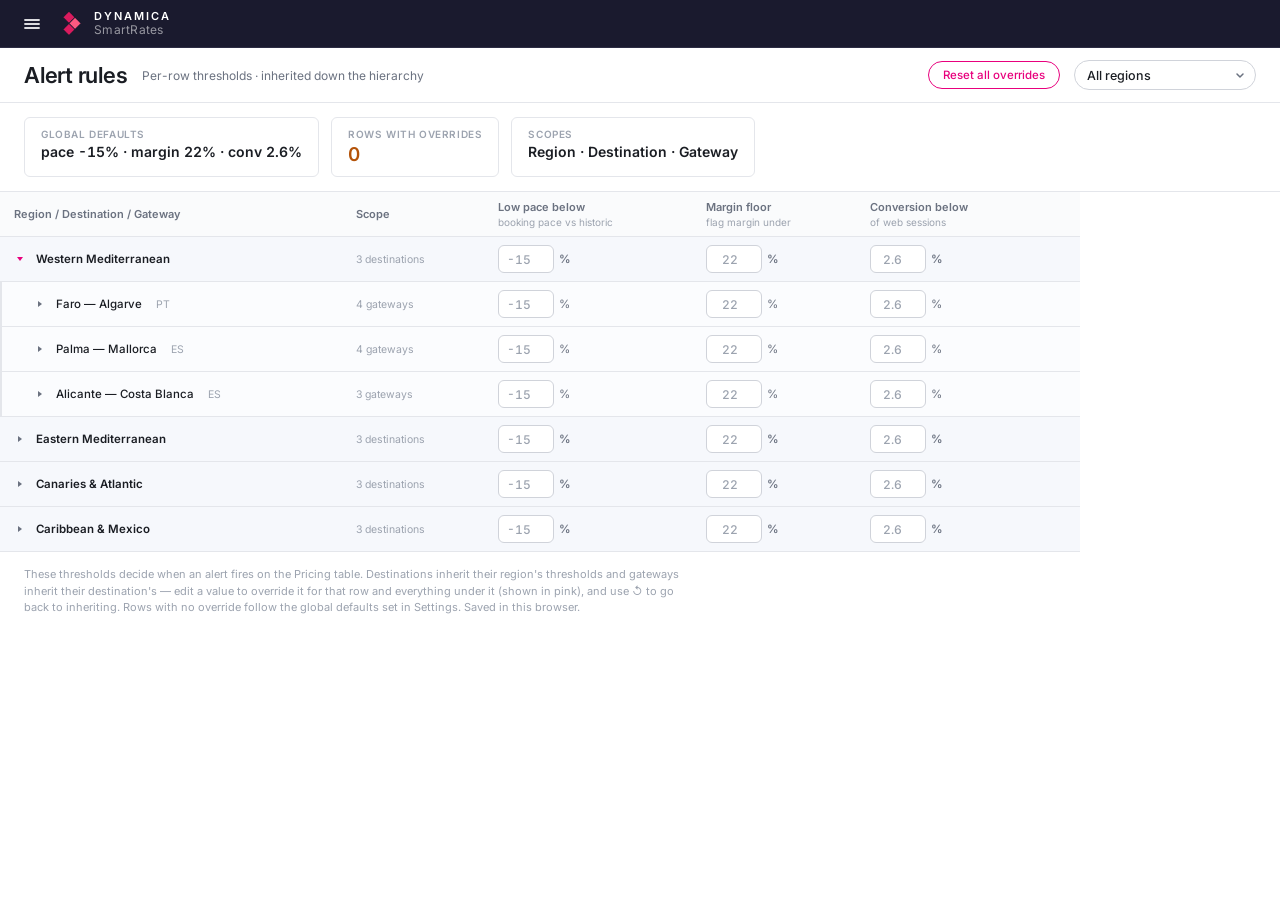
==== commit 328126ad: "Scope-level adjustments and actions; geographic regions - Replace the "Long Haul" grouping (a produc" ====
--- a/alerts.html
+++ b/alerts.html
@@ -366,6 +366,17 @@
             </svg>
           </span>
           Autopilot
+        </a>
+      </li>
+      <li>
+        <a href="package-rules.html" class="drawer-item">
+          <span class="drawer-icon">
+            <svg width="18" height="18" viewBox="0 0 18 18" fill="none" stroke="currentColor" stroke-width="1.6" stroke-linecap="round" stroke-linejoin="round" aria-hidden="true">
+              <polygon points="9,1.8 15.5,5 15.5,12 9,15.2 2.5,12 2.5,5"/>
+              <polyline points="2.5,5 9,8.4 15.5,5"/><line x1="9" y1="8.4" x2="9" y2="15.2"/>
+            </svg>
+          </span>
+          Package rules
         </a>
       </li>
       <li>
@@ -429,10 +440,10 @@
       { id:'tenerife', name:'Tenerife South', country:'ES', gateways:['lgw','man','bhx','gla'] },
       { id:'lanzarote', name:'Lanzarote — Arrecife', country:'ES', gateways:['lgw','man','stn'] },
       { id:'funchal', name:'Funchal — Madeira', country:'PT', gateways:['lgw','man','brs'] } ] },
-    { id:'longhaul', name:'Long Haul', dests:[
-      { id:'cancun', name:'Cancún — Mexico', country:'MX', gateways:['lgw','man'] },
-      { id:'puntacana', name:'Punta Cana — Dominican Rep.', country:'DO', gateways:['lgw','man'] },
-      { id:'dubai', name:'Dubai — UAE', country:'AE', gateways:['lgw','man','bhx'] } ] },
+    { id:'caribbean', name:'Caribbean & Mexico', dests:[
+      { id:'cancun', name:'Cancún — Mexico', country:'MX', gateways:['lgw','man','bhx','gla'] },
+      { id:'puntacana', name:'Punta Cana — Dominican Rep.', country:'DO', gateways:['lgw','man','bhx','ncl'] },
+      { id:'montego', name:'Montego Bay — Jamaica', country:'JM', gateways:['lgw','man','bhx','stn'] } ] },
   ];
 
   // Global defaults come from Settings; per-row overrides live here.
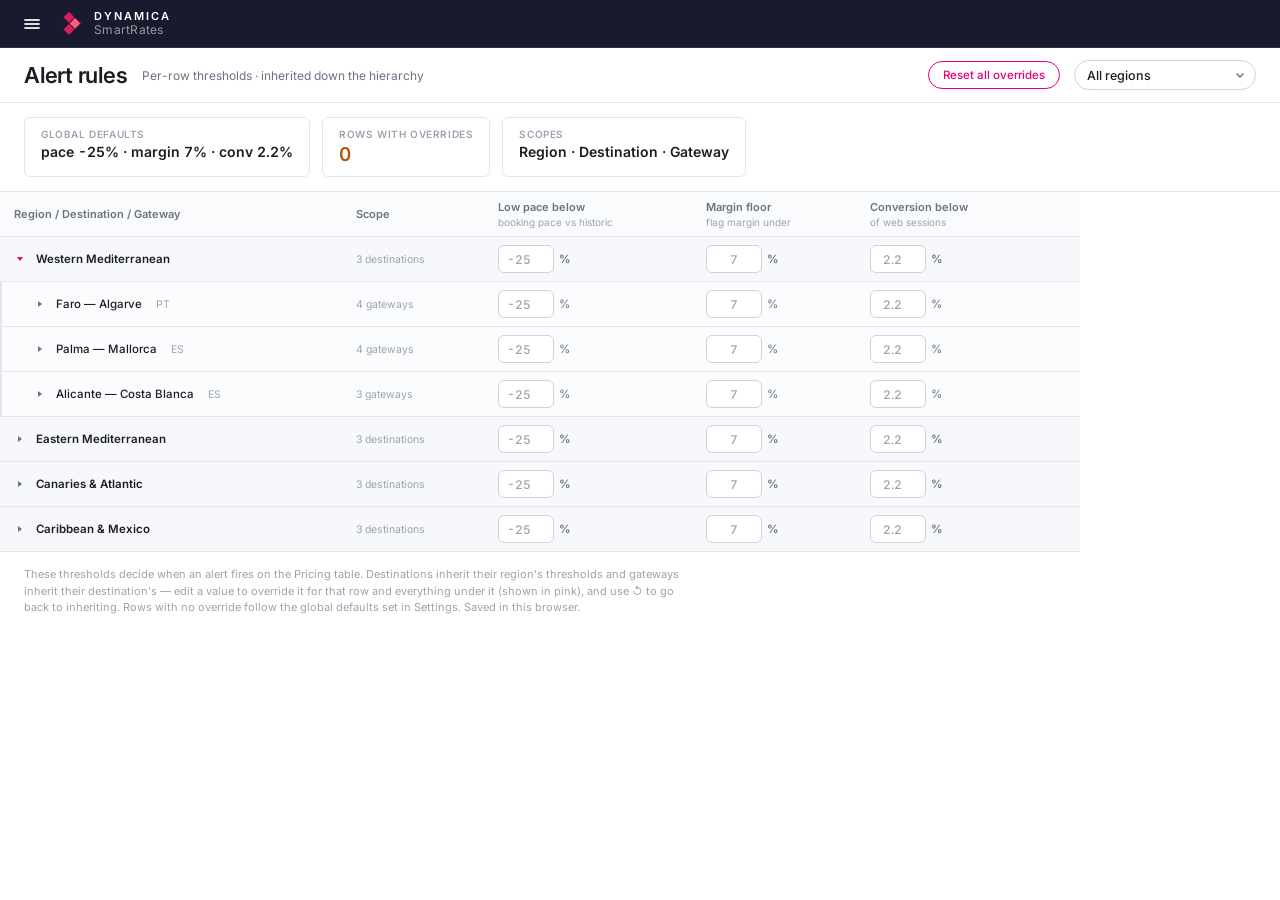
==== commit 06ab210e: "Move lead time to destination level; make accept apply the margin Gateway is no longer an accordion " ====
--- a/alerts.html
+++ b/alerts.html
@@ -376,7 +376,7 @@
               <polyline points="2.5,5 9,8.4 15.5,5"/><line x1="9" y1="8.4" x2="9" y2="15.2"/>
             </svg>
           </span>
-          Package rules
+          Margin rules
         </a>
       </li>
       <li>
@@ -449,7 +449,7 @@
   // Global defaults come from Settings; per-row overrides live here.
   const GLOBAL_KEY = 'dynamica.smartrates.alerts';
   const RULES_KEY  = 'dynamica.smartrates.alertRules';
-  const FALLBACK = { lowPace: -15, marginFloor: 22, conversion: 2.6 };
+  const FALLBACK = { lowPace: -25, marginFloor: 7, conversion: 2.2 };
   function globalDefaults(){
     const out = Object.assign({}, FALLBACK);
     try{
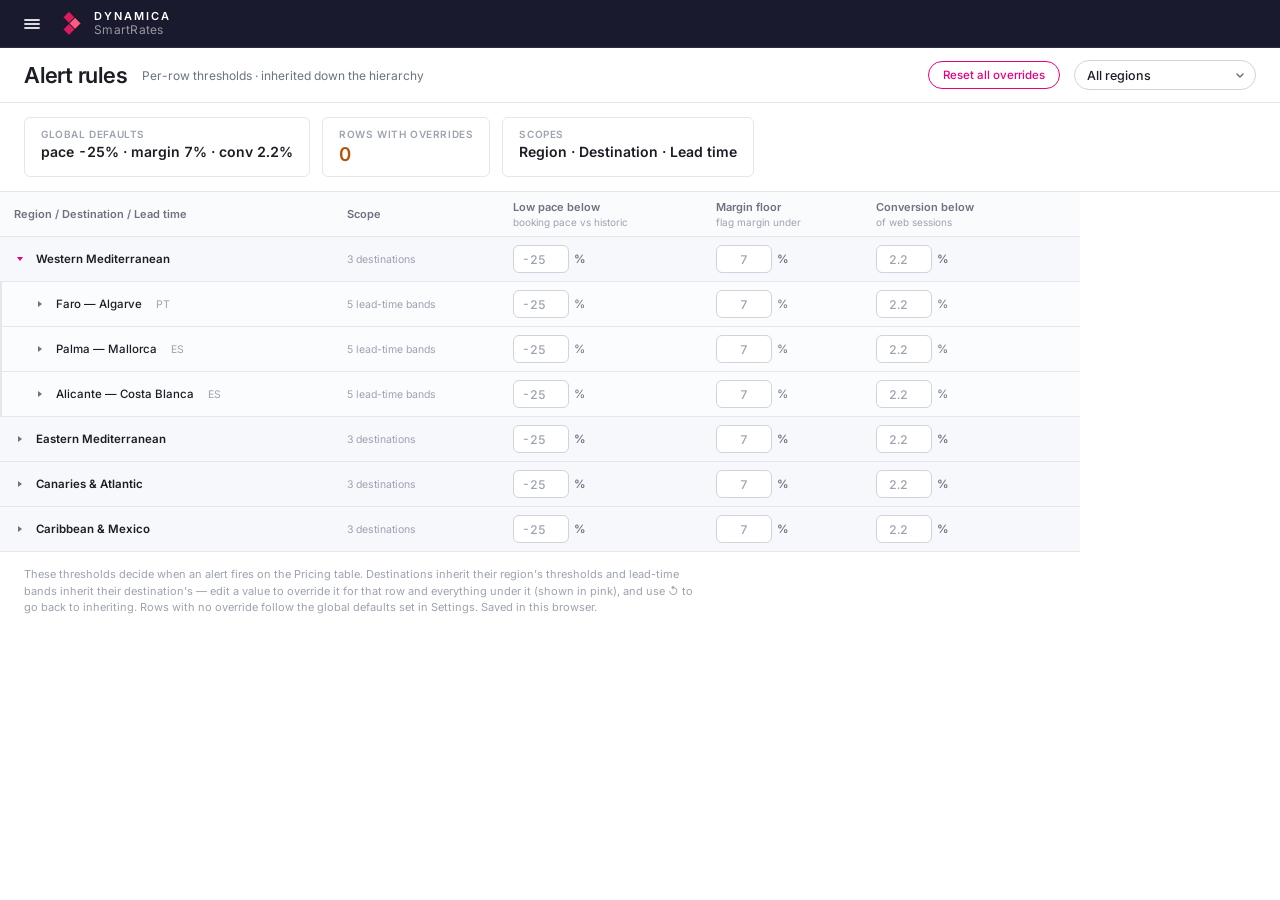
==== commit bd6564bd: "Bulk accept on the selection; one hierarchy across all three pages Accept all becomes Bulk accept an" ====
--- a/alerts.html
+++ b/alerts.html
@@ -165,10 +165,16 @@
     table.ap-table tbody tr.row-dest:hover td { background: #f3f5f9; }
     table.ap-table tbody tr.row-region td.col-name { padding-left: 12px; }
     table.ap-table tbody tr.row-dest   td.col-name { padding-left: 32px; box-shadow: inset 2px 0 0 var(--border); }
-    table.ap-table tbody tr.row-gw     td.col-name { padding-left: 54px; box-shadow: inset 2px 0 0 var(--border); }
+    table.ap-table tbody tr.row-lead   td.col-name { padding-left: 54px; box-shadow: inset 2px 0 0 var(--border); }
     .lvl-region-name { font-weight: 600; color: var(--text-primary); }
     .lvl-dest-name   { font-weight: 500; color: var(--text-primary); }
-    .lvl-gw-name     { font-weight: 400; color: var(--text-primary); }
+    .lvl-lead-name   { font-weight: 400; color: var(--text-primary); }
+    .leaf-bullet     { margin-right: 7px; color: var(--text-muted); }
+    .lead-chip {
+      display: inline-block; margin-left: 8px; padding: 1px 6px; border-radius: 999px;
+      font-size: 10px; font-weight: 600; font-variant-numeric: tabular-nums;
+      background: #eef2f7; color: #475569;
+    }
     table.ap-table tbody tr.row-park td { background: #f6f8fc; font-weight: 600; }
     table.ap-table tbody tr.row-park:hover td { background: #eef2f8; }
     table.ap-table tbody tr.row-park td.col-name { padding-left: 12px; }
@@ -307,7 +313,7 @@
       <table class="ap-table">
         <thead>
           <tr>
-            <th>Region / Destination / Gateway</th>
+            <th>Region / Destination / Lead time</th>
             <th>Scope</th>
             <th>Low pace below<span class="sub">booking pace vs historic</span></th>
             <th>Margin floor<span class="sub">flag margin under</span></th>
@@ -319,7 +325,7 @@
       </table>
       <div class="ap-note">
         These thresholds decide when an alert fires on the Pricing table. Destinations inherit their
-        region's thresholds and gateways inherit their destination's — edit a value to override it for
+        region's thresholds and lead-time bands inherit their destination's — edit a value to override it for
         that row and everything under it (shown in pink), and use ↺ to go back to inheriting. Rows with
         no override follow the global defaults set in Settings. Saved in this browser.
       </div>
@@ -425,25 +431,31 @@
 <script src="app.js"></script>
 <script>
 (function () {
-  const GWL = { lgw:'London Gatwick', man:'Manchester', bhx:'Birmingham', gla:'Glasgow',
-                brs:'Bristol', stn:'London Stansted', ncl:'Newcastle', edi:'Edinburgh' };
+  // Same bands as the Pricing table, so a row here maps to a row there.
+  const LEAD_BANDS = [
+    { id:'w1', label:'Within 7 days',      short:'≤ 7d'    },
+    { id:'w2', label:'8–30 days',          short:'8–30d'   },
+    { id:'w3', label:'31–90 days',         short:'31–90d'  },
+    { id:'w4', label:'91–180 days',        short:'91–180d' },
+    { id:'w5', label:'More than 180 days', short:'180d +'  },
+  ];
   const REGIONS = [
     { id:'wmed', name:'Western Mediterranean', dests:[
-      { id:'faro', name:'Faro — Algarve', country:'PT', gateways:['lgw','man','bhx','brs'] },
-      { id:'palma', name:'Palma — Mallorca', country:'ES', gateways:['lgw','man','bhx','ncl'] },
-      { id:'alicante', name:'Alicante — Costa Blanca', country:'ES', gateways:['lgw','man','stn'] } ] },
+      { id:'faro', name:'Faro — Algarve', country:'PT' },
+      { id:'palma', name:'Palma — Mallorca', country:'ES' },
+      { id:'alicante', name:'Alicante — Costa Blanca', country:'ES' } ] },
     { id:'emed', name:'Eastern Mediterranean', dests:[
-      { id:'heraklion', name:'Heraklion — Crete', country:'GR', gateways:['lgw','man','bhx','gla'] },
-      { id:'antalya', name:'Antalya — Turkey', country:'TR', gateways:['lgw','man','bhx','edi'] },
-      { id:'paphos', name:'Paphos — Cyprus', country:'CY', gateways:['lgw','man','brs'] } ] },
+      { id:'heraklion', name:'Heraklion — Crete', country:'GR' },
+      { id:'antalya', name:'Antalya — Turkey', country:'TR' },
+      { id:'paphos', name:'Paphos — Cyprus', country:'CY' } ] },
     { id:'atlantic', name:'Canaries & Atlantic', dests:[
-      { id:'tenerife', name:'Tenerife South', country:'ES', gateways:['lgw','man','bhx','gla'] },
-      { id:'lanzarote', name:'Lanzarote — Arrecife', country:'ES', gateways:['lgw','man','stn'] },
-      { id:'funchal', name:'Funchal — Madeira', country:'PT', gateways:['lgw','man','brs'] } ] },
+      { id:'tenerife', name:'Tenerife South', country:'ES' },
+      { id:'lanzarote', name:'Lanzarote — Arrecife', country:'ES' },
+      { id:'funchal', name:'Funchal — Madeira', country:'PT' } ] },
     { id:'caribbean', name:'Caribbean & Mexico', dests:[
-      { id:'cancun', name:'Cancún — Mexico', country:'MX', gateways:['lgw','man','bhx','gla'] },
-      { id:'puntacana', name:'Punta Cana — Dominican Rep.', country:'DO', gateways:['lgw','man','bhx','ncl'] },
-      { id:'montego', name:'Montego Bay — Jamaica', country:'JM', gateways:['lgw','man','bhx','stn'] } ] },
+      { id:'cancun', name:'Cancún — Mexico', country:'MX' },
+      { id:'puntacana', name:'Punta Cana — Dominican Rep.', country:'DO' },
+      { id:'montego', name:'Montego Bay — Jamaica', country:'JM' } ] },
   ];
 
   // Global defaults come from Settings; per-row overrides live here.
@@ -465,7 +477,20 @@
   function loadOverrides(){
     try{ return JSON.parse(localStorage.getItem(RULES_KEY) || '{}'); }catch(e){ return {}; }
   }
-  let overrides = loadOverrides();
+  let overrides = pruneStaleScopes(loadOverrides());
+
+  // The third level used to be a gateway. Any override still keyed by one can
+  // never resolve, so drop it rather than let it inflate the override count.
+  function pruneStaleScopes(o){
+    const valid = new Set(LEAD_BANDS.map(b=>b.id));
+    let changed = false;
+    Object.keys(o).forEach(k=>{
+      const parts = k.split('|');
+      if (parts.length === 3 && !valid.has(parts[2])) { delete o[k]; changed = true; }
+    });
+    if (changed) localStorage.setItem(RULES_KEY, JSON.stringify(o));
+    return o;
+  }
   function save(){ localStorage.setItem(RULES_KEY, JSON.stringify(overrides)); }
   function ovr(scope){ return overrides[scope] || {}; }
 
@@ -475,14 +500,14 @@
     { key:'conversion',  min:0,   max:15,  step:0.1, unit:'%' },
   ];
 
-  function effective(regionId, destId, gwId){
+  function effective(regionId, destId, bandId){
     const r=ovr(regionId);
     const d=destId?ovr(regionId+'|'+destId):{};
-    const g=(destId&&gwId)?ovr(regionId+'|'+destId+'|'+gwId):{};
+    const b=(destId&&bandId)?ovr(regionId+'|'+destId+'|'+bandId):{};
     const out={};
     FIELDS.forEach(f=>{
-      const v = g[f.key]!=null?g[f.key] : (d[f.key]!=null?d[f.key] : (r[f.key]!=null?r[f.key] : DEFAULTS[f.key]));
-      const own = gwId ? g[f.key]!=null : (destId ? d[f.key]!=null : r[f.key]!=null);
+      const v = b[f.key]!=null?b[f.key] : (d[f.key]!=null?d[f.key] : (r[f.key]!=null?r[f.key] : DEFAULTS[f.key]));
+      const own = bandId ? b[f.key]!=null : (destId ? d[f.key]!=null : r[f.key]!=null);
       out[f.key]={ value:v, own };
     });
     return out;
@@ -534,19 +559,21 @@
             '<td class="col-name"><span class="accordion-name lvl-2 '+(dOpen?'expanded':'')+'" role="button" tabindex="0" data-toggle="dest" aria-expanded="'+dOpen+'">'+
               '<span class="accordion-chev">'+chev+'</span><span class="lvl-dest-name">'+esc(dest.name)+'</span>'+
               '<span class="park-country">'+dest.country+'</span></span></td>'+
-            '<td><span class="row-meta">'+dest.gateways.length+' gateways</span></td>'+
+            '<td><span class="row-meta">'+LEAD_BANDS.length+' lead-time bands</span></td>'+
             rowCells(dScope, effective(region.id,dest.id,null))+
             '<td>'+resetCell(dScope)+'</td>'+
           '</tr>');
         if(!dOpen) return;
-        dest.gateways.forEach(g=>{
-          const gScope=dScope+'|'+g;
+        LEAD_BANDS.forEach(b=>{
+          const bScope=dScope+'|'+b.id;
           out.push(
-            '<tr class="row-gw">'+
-              '<td class="col-name"><span class="leaf-bullet" aria-hidden="true">•</span><span class="lvl-gw-name">'+esc(GWL[g])+'</span></td>'+
-              '<td><span class="row-meta">gateway</span></td>'+
-              rowCells(gScope, effective(region.id,dest.id,g))+
-              '<td>'+resetCell(gScope)+'</td>'+
+            '<tr class="row-lead">'+
+              '<td class="col-name"><span class="leaf-bullet" aria-hidden="true">•</span>'+
+                '<span class="lvl-lead-name">'+esc(b.label)+'</span>'+
+                '<span class="lead-chip">'+esc(b.short)+'</span></td>'+
+              '<td><span class="row-meta">lead time</span></td>'+
+              rowCells(bScope, effective(region.id,dest.id,b.id))+
+              '<td>'+resetCell(bScope)+'</td>'+
             '</tr>');
         });
       });
@@ -559,7 +586,7 @@
       '<div class="ap-kpi"><div class="label">Global defaults</div><div class="value" style="font-size:14px;">'+
         'pace ' + DEFAULTS.lowPace + '% · margin ' + DEFAULTS.marginFloor + '% · conv ' + DEFAULTS.conversion + '%</div></div>'+
       '<div class="ap-kpi k-review"><div class="label">Rows with overrides</div><div class="value">'+overrideCount+'</div></div>'+
-      '<div class="ap-kpi"><div class="label">Scopes</div><div class="value" style="font-size:14px;">Region · Destination · Gateway</div></div>';
+      '<div class="ap-kpi"><div class="label">Scopes</div><div class="value" style="font-size:14px;">Region · Destination · Lead time</div></div>';
   }
 
   const bodyEl=document.getElementById('apBody');
